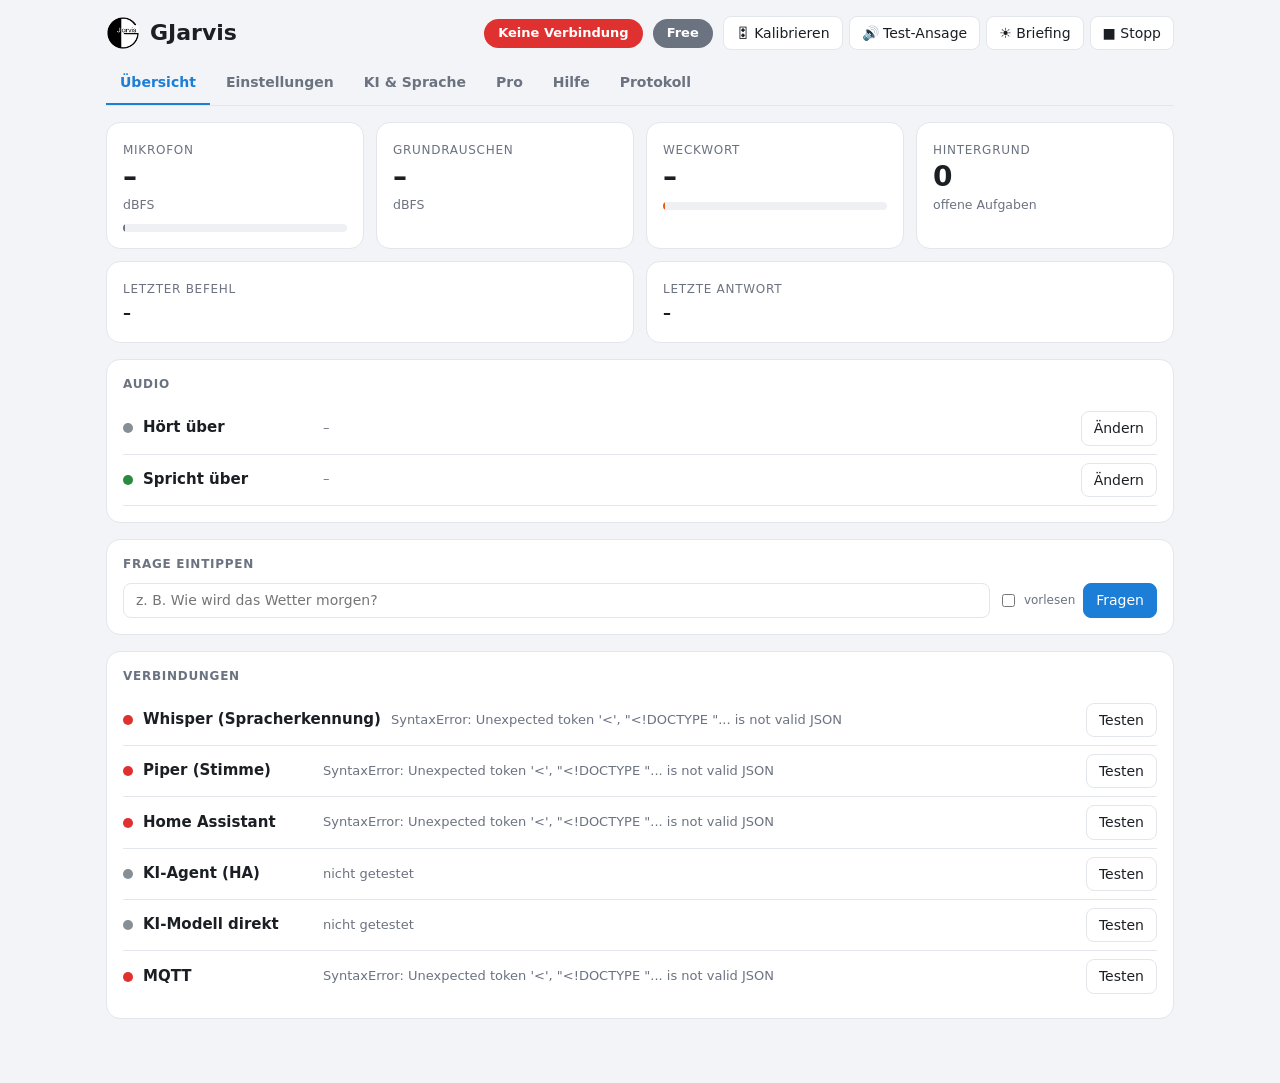
==== gjarvis/web/index.html @ 0942fc00 "GSimulations: GLighter, GReport 1.6.2 und GJarvis 1.8.1 in einem Repository" ====
<!doctype html>
<html lang="de">
<head>
<meta charset="utf-8">
<meta name="viewport" content="width=device-width,initial-scale=1">
<title>GJarvis</title>
<link rel="icon" type="image/png" href="[data-uri]">
<style>
:root{--bg:#f2f4f7;--card:#fff;--tx:#1b1f24;--mut:#6b7280;--bd:#e3e6ea;--grid:#eef0f3;--acc:#1c7ed6;--onacc:#fff;--thr:#e8590c;--red:#e03131;--ok:#2b8a3e;--warn:#b35c00;--pv:#7048e8;--sel:#e7f0fb;--onpill:#fff;color-scheme:light}
@media(prefers-color-scheme:dark){:root{--bg:#10141a;--card:#1a2029;--tx:#e6e8eb;--mut:#98a2ad;--bd:#2a313b;--grid:#232a33;--acc:#4dabf7;--onacc:#0b1a2b;--thr:#ff922b;--red:#ff6b6b;--ok:#51cf66;--warn:#fcc419;--pv:#b197fc;--sel:#1d2b3b;--onpill:#0b1a12;color-scheme:dark}}
*{box-sizing:border-box}
body{margin:0;background:var(--bg);color:var(--tx);font:15px/1.45 system-ui,"Segoe UI",Roboto,sans-serif}
a{color:var(--acc)}
.wrap{max-width:1100px;margin:0 auto;padding:16px 16px 48px}
header{display:flex;flex-wrap:wrap;align-items:center;gap:8px 10px;margin-bottom:12px}
h1{font-size:22px;margin:0;flex:1;min-width:180px;display:flex;align-items:center;gap:10px}
.logo{width:34px;height:34px;border-radius:8px;flex:none}
.ver{font-size:12px;color:var(--mut);font-weight:400}
.pill{padding:5px 14px;border-radius:99px;font-weight:600;background:#5c636a;color:var(--onpill);font-size:13px;white-space:nowrap}
.pill.idle{background:var(--ok)}.pill.listening{background:var(--acc);color:var(--onacc);animation:blink 1s infinite}
.pill.processing{background:var(--pv)}.pill.responding{background:var(--thr)}.pill.calibrating{background:var(--pv);animation:blink 1s infinite}
.pill.off{background:var(--red)}
@keyframes blink{50%{opacity:.6}}
.actions{display:flex;flex-wrap:wrap;gap:6px}
nav.tabs{display:flex;gap:2px;border-bottom:1px solid var(--bd);margin-bottom:16px;overflow-x:auto;scrollbar-width:none;-webkit-mask-image:linear-gradient(90deg,#000 85%,transparent);mask-image:linear-gradient(90deg,#000 85%,transparent)}
@media(min-width:760px){nav.tabs{-webkit-mask-image:none;mask-image:none}}
nav.tabs::-webkit-scrollbar{display:none}
nav.tabs button{border:0;border-bottom:2px solid transparent;border-radius:0;background:none;padding:10px 14px;color:var(--mut);font-weight:600;white-space:nowrap}
nav.tabs button:hover{color:var(--tx);border-color:var(--bd)}
nav.tabs button.on{color:var(--acc);border-bottom-color:var(--acc)}
section.tab{display:none}section.tab.on{display:block}
.card,.stat{background:var(--card);border:1px solid var(--bd);border-radius:14px;padding:16px}
.card{margin-bottom:16px}
.card h2{font-size:12px;margin:0 0 10px;color:var(--mut);font-weight:600;text-transform:uppercase;letter-spacing:.06em;display:flex;align-items:center;gap:8px}
.stats{display:grid;grid-template-columns:repeat(auto-fit,minmax(170px,1fr));gap:12px;margin-bottom:16px}
.stat span{color:var(--mut);font-size:12px;text-transform:uppercase;letter-spacing:.06em}
.stat b{display:block;font-size:28px;font-variant-numeric:tabular-nums;line-height:1.2;white-space:nowrap}
.stat small{color:var(--mut)}
.stat.wide{grid-column:span 2}.stat.wide b{font-size:16px;white-space:normal;font-weight:600;margin-top:4px;min-height:1.4em;overflow-wrap:anywhere}
@media(max-width:600px){.stat.wide{grid-column:span 1}}
button,select,input,textarea{font:inherit;font-size:14px;color:var(--tx);background:var(--card);border:1px solid var(--bd);border-radius:8px;padding:6px 12px}
button{cursor:pointer;display:inline-flex;align-items:center;gap:6px}button:hover{border-color:var(--acc)}
button.pri{background:var(--acc);color:var(--onacc);border-color:var(--acc)}
button:disabled{opacity:.5;cursor:default}
input:focus,select:focus,textarea:focus,button:focus-visible{outline:2px solid var(--acc);outline-offset:1px}
.bar{position:relative;height:8px;border-radius:4px;background:var(--grid);margin-top:8px;overflow:hidden}
.bar i{position:absolute;left:0;top:0;bottom:0;background:var(--acc);border-radius:4px;transition:width .2s}
.bar em{position:absolute;top:-2px;bottom:-2px;width:2px;background:var(--mut)}
.bar.score i{background:var(--ok)}.bar.score em{background:var(--thr)}
.row{display:flex;gap:8px;flex-wrap:wrap;align-items:center}
.row input[type=text]{flex:1;min-width:200px}
.row select{min-width:0;max-width:100%}
.ans{margin-top:10px;padding:10px 12px;border-radius:10px;background:var(--grid);display:none;overflow-wrap:anywhere}
.src{display:flex;align-items:center;gap:10px;padding:8px 0;border-bottom:1px solid var(--bd)}
.src:last-child{border-bottom:0}
.src b{min-width:170px;font-weight:600}.src span{flex:1;color:var(--mut);font-size:13px;overflow-wrap:anywhere}
@media(max-width:600px){.src{flex-wrap:wrap}.src b{min-width:0}}
.dot{display:inline-block;width:10px;height:10px;border-radius:50%;background:#868e96;flex:none}
.dot.ok{background:var(--ok)}.dot.err{background:var(--red)}.dot.wait{background:var(--warn);animation:blink 1s infinite}
.dot.yel{background:var(--warn)}
.note{font-size:12px;color:var(--mut);margin-top:6px}
.badge{font-size:11px;font-weight:700;padding:1px 7px;border-radius:99px;background:var(--pv);color:#fff;letter-spacing:0;text-transform:none}
.badge.re{background:var(--warn);color:#000}
details summary{cursor:pointer;font-weight:600}
pre{white-space:pre-wrap;font-size:12px;margin:0;max-height:65vh;overflow:auto;background:var(--grid);padding:10px;border-radius:10px}
.cal{display:grid;grid-template-columns:repeat(auto-fit,minmax(150px,1fr));gap:8px}
.cal div{background:var(--grid);border-radius:10px;padding:8px 10px}.cal div span{display:block;font-size:11px;color:var(--mut);text-transform:uppercase}
table.help{border-collapse:collapse;width:100%;font-size:14px}.help th{text-align:left;color:var(--mut);font-weight:600;padding:7px 12px 7px 0;white-space:nowrap;vertical-align:top}.help td{padding:7px 0;border-top:1px solid var(--bd)}.help th{border-top:1px solid var(--bd)}
@media(max-width:600px){.help th{white-space:normal}}
.led{display:inline-block;width:14px;height:14px;border-radius:50%;vertical-align:middle;margin-right:6px}
/* Einstellungen */
.set{display:grid;grid-template-columns:220px 1fr;gap:16px;align-items:start}
.setnav{position:sticky;top:8px;display:flex;flex-direction:column;gap:2px}
.setnav button{justify-content:space-between;border:0;background:none;text-align:left;padding:8px 10px;border-radius:8px;color:var(--tx)}
.setnav button.on{background:var(--sel);color:var(--acc);font-weight:600}
.setnav button small{color:var(--mut);font-size:11px}
.setsearch{display:flex;gap:8px;align-items:center;margin-bottom:12px}.setsearch input{flex:1;max-width:340px}
.setsel{display:none;width:100%;margin-bottom:10px}
@media(max-width:760px){.set{grid-template-columns:1fr}.setnav{display:none}.setsel{display:block}}
.f{display:grid;grid-template-columns:1fr minmax(220px,300px);gap:2px 16px;align-items:center;padding:10px 0;border-bottom:1px solid var(--bd)}
.f:last-child{border-bottom:0}
.f label{font-weight:500;display:flex;gap:6px;align-items:center;flex-wrap:wrap}
.f small{grid-column:1;color:var(--mut);font-size:12px}
.f .ctl{display:flex;gap:6px;align-items:center;justify-content:flex-end;grid-row:span 2}
.f .ctl>*{width:100%}.f .ctl input[type=range]{padding:0;flex:1;min-width:0}.f .ctl input.rnum{width:76px;flex:none;text-align:right;font-variant-numeric:tabular-nums;padding:6px 8px}
.f .ctl button.clr{width:auto;flex:none;font-size:12px;padding:4px 8px}
.f .ctl input[type=checkbox]{width:22px;height:22px;flex:none}
.f textarea{min-height:76px;resize:vertical}
.f.dirty label::after{content:"geändert";font-size:11px;font-weight:600;color:var(--warn)}
@media(max-width:600px){.f{grid-template-columns:1fr}.f .ctl{justify-content:flex-start;grid-row:auto}}
.savebar{position:sticky;bottom:0;display:flex;gap:8px;align-items:center;justify-content:flex-end;padding:10px 16px;margin:0 -16px -16px;background:var(--card);border-top:1px solid var(--bd);border-radius:0 0 14px 14px}
.savebar span{flex:1;font-size:13px;color:var(--mut)}
@media(max-width:600px){.savebar{flex-wrap:wrap}.savebar span{flex-basis:100%;font-size:12px}}
.banner{display:none;padding:10px 14px;border-radius:10px;margin-bottom:12px;background:var(--sel);align-items:center;gap:10px}
.banner.show{display:flex}.banner span{flex:1}
.grp-desc{color:var(--mut);font-size:13px;margin:-4px 0 6px}
.empty{color:var(--mut);padding:20px 0;text-align:center}
</style>
</head>
<body>
<div class="wrap">
<header>
  <h1><img class="logo" src="[data-uri]" alt="">GJarvis <span class="ver" id="ver"></span></h1>
  <span class="pill" id="pill">…</span>
  <span class="pill" id="edition" style="background:var(--mut)">Free</span>
  <div class="actions">
    <button id="bCal" title="Jarvis spricht Testsätze und hört sich selbst zu">🎛 Kalibrieren</button>
    <button id="bSay" title="Jarvis sagt einen Testsatz">🔊 Test-Ansage</button>
    <button id="bBrief" title="Uhrzeit, Wetter, Kalender, Erinnerungen, Nachrichten">☀ Briefing</button>
    <button id="bStop" title="Sprachausgabe sofort beenden">■ Stopp</button>
  </div>
</header>

<nav class="tabs" role="tablist">
  <button data-tab="uebersicht" class="on">Übersicht</button>
  <button data-tab="einstellungen">Einstellungen</button>
  <button data-tab="ki">KI &amp; Sprache</button>
  <button data-tab="pro">Pro</button>
  <button data-tab="hilfe">Hilfe</button>
  <button data-tab="protokoll">Protokoll</button>
</nav>

<!-- ============================ Übersicht ============================ -->
<section class="tab on" id="t_uebersicht">
  <div class="stats">
    <div class="stat"><span>Mikrofon</span><b id="sLevel">–</b><small>dBFS</small><div class="bar"><i id="lvBar"></i><em id="nfMark"></em></div></div>
    <div class="stat"><span>Grundrauschen</span><b id="sNoise">–</b><small>dBFS</small></div>
    <div class="stat"><span>Weckwort</span><b id="sWake">–</b><small id="sThr"></small><div class="bar score"><i id="wkBar"></i><em id="thMark"></em></div></div>
    <div class="stat"><span>Hintergrund</span><b id="sBg">0</b><small>offene Aufgaben</small></div>
    <div class="stat wide"><span>Letzter Befehl</span><b id="sCmd">–</b></div>
    <div class="stat wide"><span>Letzte Antwort</span><b id="sAns">–</b></div>
  </div>

  <div class="card">
    <h2>Audio</h2>
    <div class="src"><i class="dot" id="aInDot"></i><b>Hört über</b><span id="aIn">–</span><button data-goto="satellit">Ändern</button></div>
    <div class="src"><i class="dot ok" id="aOutDot"></i><b>Spricht über</b><span id="aOut">–</span><button data-goto="stimme">Ändern</button></div>
    <div class="src" id="aLedRow" style="display:none"><i class="led" id="aLed"></i><b>LED am Satelliten</b><span id="aLedTxt">–</span></div>
  </div>

  <div class="card">
    <h2>Frage eintippen</h2>
    <div class="row">
      <input type="text" id="q" placeholder="z. B. Wie wird das Wetter morgen?" aria-label="Frage">
      <label class="note" style="margin:0;display:flex;gap:6px;align-items:center"><input type="checkbox" id="qSpeak"> vorlesen</label>
      <button class="pri" id="bAsk">Fragen</button>
    </div>
    <div class="ans" id="ans"></div>
  </div>

  <div class="card" id="remCard" style="display:none">
    <h2>Erinnerungen &amp; Timer</h2>
    <div id="rems"></div>
  </div>

  <div class="card" id="calCard" style="display:none">
    <h2>Letzte Kalibrierung</h2>
    <div class="cal" id="cal"></div>
    <div class="note" id="calTips"></div>
  </div>

  <div class="card">
    <h2>Verbindungen</h2>
    <div id="srcs"></div>
  </div>
</section>

<!-- ============================ Einstellungen ============================ -->
<section class="tab" id="t_einstellungen">
  <div class="banner" id="rsBanner"><span>Einige Änderungen wirken erst nach einem Neustart von GJarvis.</span><button class="pri" id="bRestart">Jetzt neu starten</button></div>
  <div class="setsearch"><input type="search" id="fSearch" placeholder="Einstellung suchen …" aria-label="Einstellung suchen"></div>
  <div class="set">
    <div class="setnav" id="setNav"></div>
    <div class="card" style="margin:0">
      <select class="setsel" id="setSel" aria-label="Bereich"></select>
      <h2 id="grpTitle"></h2>
      <div class="grp-desc" id="grpDesc"></div>
      <div id="form"></div>
      <div class="savebar"><span id="fMsg">Gleiche Einstellungen wie im Reiter „Konfiguration“ der App.</span>
        <button id="bReset">Verwerfen</button><button class="pri" id="bSave" disabled>Speichern</button></div>
    </div>
  </div>
</section>

<!-- ============================ KI & Spracherkennung ============================ -->
<section class="tab" id="t_ki">
  <div class="card" id="llmCard">
    <h2>KI-Modell</h2>
    <div class="note" style="margin:0 0 8px">Jarvis nutzt deine eigene KI. Am einfachsten ist die KI, die du in Home Assistant eingerichtet hast. Ein eigener Ollama-Server ist am schnellsten.</div>
    <div class="row">
      <select id="llmType" style="flex:1" aria-label="KI-Verbindung">
        <option value="ha_agent">KI aus Home Assistant (OpenAI, Google, Anthropic, Ollama …)</option>
        <option value="ollama">Eigener Ollama-Server</option>
        <option value="openai">OpenAI-kompatibel (LM Studio, LocalAI, vLLM, OpenRouter, Groq …)</option>
      </select>
    </div>
    <div class="row" id="llmUrlRow" style="margin-top:8px">
      <input type="text" id="llmUrl" placeholder="http://192.168.1.20:11434" style="flex:2" aria-label="Server-Adresse">
      <input type="password" id="llmKey" placeholder="API-Schlüssel (falls nötig)" style="flex:1" aria-label="API-Schlüssel" autocomplete="off">
      <button id="bFind" title="Im Netz und in Home Assistant nach KI-Servern suchen">Suchen</button>
    </div>
    <div class="row" style="margin-top:8px">
      <select id="llmSel" style="flex:1" aria-label="Modell"></select>
      <button id="bLlmLoad" title="Modelle neu laden">↻</button>
      <button id="bLlmTest">Testen</button>
      <button class="pri" id="bLlm">Übernehmen</button>
      <button id="bBench" title="Alle Modelle mit denselben Fragen testen">Vergleichen</button>
    </div>
    <div class="note" id="llmMsg"></div>
    <div id="bench"></div>
  </div>

  <div class="card">
    <h2>Spracherkennung (Whisper)</h2>
    <div id="micWarn" class="note" style="display:none;color:var(--thr);margin:0 0 8px"></div>
    <div id="wsp" class="note" style="margin:0">Whisper wird geprüft …</div>
    <div class="row" style="margin-top:8px"><button id="bWsp">Whisper für GJarvis einrichten</button><span class="note" id="wspMsg" style="margin:0"></span></div>
  </div>
</section>

<!-- ============================ Pro ============================ -->
<section class="tab" id="t_pro">
  <div class="card" id="proCard">
    <h2>GJarvis Pro</h2>
    <div id="proInfo" class="note" style="margin:0 0 10px;font-size:14px;color:var(--tx)"></div>
    <div class="row" id="proForm">
      <input type="text" id="proKey" placeholder="GJ1-XXXXX-XXXXX-…" spellcheck="false" autocomplete="off" style="font-family:ui-monospace,monospace" aria-label="Pro-Schlüssel">
      <button class="pri" id="bPro">Freischalten</button>
    </div>
    <div class="note" id="proMsg"></div>
  </div>
</section>

<!-- ============================ Hilfe ============================ -->
<section class="tab" id="t_hilfe">
  <div class="card">
    <h2>Was du sagen kannst</h2>
    <table class="help">
      <tr><th>Free</th><td>„Hey Jarvis“ → „Ja, Moses?“ → alles, was dein Home-Assistant-Agent kann: Licht, Geräte, Listen, Satz-Automationen, Fragen an deinen KI-Agenten</td></tr>
      <tr><th>Pro: Timer</th><td>„Stell einen Timer auf 5 Minuten“ · „Wie lange läuft der Timer noch?“ · „Lösche den Timer“</td></tr>
      <tr><th>Pro: Erinnern</th><td>„Erinnere mich in 20 Minuten an die Wäsche“ · „Erinnere mich morgen um halb acht, dass ich zum Arzt muss“ · „Weck mich um 7“</td></tr>
      <tr><th>Pro: Gedächtnis</th><td>„Merk dir, dass mein Auto in Garage 3 steht“ · „Was weißt du über mich?“ · „Vergiss das mit dem Auto“</td></tr>
      <tr><th>Pro: Briefing</th><td>„Guten Morgen“ · „Briefing“ – Uhrzeit, Wetter, Kalender, Erinnerungen, Nachrichten</td></tr>
      <tr><th>Pro: Wissen</th><td>„Wie wird das Wetter morgen?“ · „Wie ist das Flugwetter?“ · „Was läuft heute im Kino?“ · „Schau in Wikipedia …“ · „Erzähl mir einen Witz“</td></tr>
      <tr><th>Pro: Gespräch</th><td>Nach der Antwort ohne Weckwort nachfragen · „Hey Jarvis“ unterbricht ihn · „Danke“ / „Stopp“ beendet</td></tr>
    </table>
  </div>
  <div class="card">
    <h2>LED am Satelliten</h2>
    <table class="help">
      <tr><th><i class="led" style="background:#2b8a3e;opacity:.5"></i>grün, gedimmt</th><td>Alles in Ordnung, wartet auf „Hey Jarvis“</td></tr>
      <tr><th><i class="led" style="background:#40c057"></i>grün, hell</th><td>Hört zu</td></tr>
      <tr><th><i class="led" style="background:#f59f00;animation:blink 1s infinite"></i>gelb, pulsierend</th><td>Denkt nach</td></tr>
      <tr><th><i class="led" style="background:#f59f00"></i>gelb</th><td>Spricht</td></tr>
      <tr><th><i class="led" style="background:#e03131;animation:blink .6s infinite"></i>rot blinkend</th><td>Fehler – Anzahl der Blinker = Code: 1 Whisper · 2 Home Assistant/KI · 3 Lautsprecher · 4 Sprachausgabe · 9 sonstiger Fehler</td></tr>
      <tr><th><i class="led" style="background:var(--grid);border:1px solid var(--bd)"></i>aus</th><td>Keine Verbindung zu GJarvis</td></tr>
    </table>
  </div>
  <div class="note">Ausführlich im Reiter „Dokumentation“ der App.</div>
</section>

<!-- ============================ Protokoll ============================ -->
<section class="tab" id="t_protokoll">
  <div class="card">
    <h2>Protokoll</h2>
    <div class="row" style="margin-bottom:8px"><input type="text" id="logFilter" placeholder="Filtern, z. B. Fehler oder Satellit" aria-label="Protokoll filtern"><button id="bLogCopy">Kopieren</button></div>
    <pre id="log"></pre>
  </div>
</section>
</div>

<script>
const $=id=>document.getElementById(id);
let META=null, VALS={}, DIRTY={}, CUR='allgemein', llmInit=false, isPro=false;
const esc=s=>String(s??'').replace(/[&<>"']/g,c=>({'&':'&amp;','<':'&lt;','>':'&gt;','"':'&quot;',"'":'&#39;'}[c]));
const api=(p,o)=>fetch('api/'+p,o).then(r=>r.json());
const post=(p,b)=>api(p,{method:'POST',headers:{'Content-Type':'application/json'},body:JSON.stringify(b||{})});
const STATES={idle:'Bereit',listening:'Hört zu',processing:'Denkt nach',responding:'Spricht',calibrating:'Kalibriert',start:'Startet'};
const pct=db=>Math.max(0,Math.min(100,(db+90)/80*100));
const num=(v,d=1)=>Number(v).toFixed(d).replace('.',',');
const fmt=v=>(v>0?'+':'')+num(v);

// ---------------------------------------------------------------- Reiter
function showTab(name){
  if(!$('t_'+name)) name='uebersicht';
  document.querySelectorAll('nav.tabs button').forEach(b=>b.classList.toggle('on',b.dataset.tab===name));
  document.querySelectorAll('section.tab').forEach(s=>s.classList.toggle('on',s.id==='t_'+name));
  if(location.hash!=='#'+name) history.replaceState(null,'','#'+name);
  if(name==='protokoll') logs();
  if(name==='ki'){const go=()=>{llmInit=false; llm();}; META?loadForm(true).then(go,go):go();}
}
document.querySelectorAll('nav.tabs button').forEach(b=>b.onclick=()=>showTab(b.dataset.tab));
document.querySelectorAll('[data-goto]').forEach(b=>b.onclick=()=>{showTab('einstellungen');$('fSearch').value='';selectGroup(b.dataset.goto)});
window.addEventListener('hashchange',()=>showTab(location.hash.slice(1)));

// ---------------------------------------------------------------- Status
const ERRS={1:'Whisper antwortet nicht',2:'Home Assistant / KI antwortet nicht',3:'Lautsprecher-Ausgabe fehlgeschlagen',4:'Sprachausgabe fehlgeschlagen',9:'Unerwarteter Fehler – siehe Protokoll'};
const LED={idle:['#2b8a3e','grün gedimmt – bereit',.5],listening:['#40c057','grün – hört zu',1],processing:['#f59f00','gelb pulsierend – denkt nach',1],responding:['#f59f00','gelb – spricht',1]};
function showAudio(s){
  const sat=s.audio_source==='satellite';
  $('aIn').textContent=sat?`Satellit ${s.satellite_host||'(keine Adresse)'} – ${s.satellite_connected?'verbunden':'nicht verbunden'}`:'Mikrofon am Server';
  $('aInDot').className='dot '+(sat?(s.satellite_connected?'ok':'err'):'ok');
  $('aOut').textContent=s.output&&s.output!=='local'?`${s.output} · Stimme ${s.output_tts&&s.output_tts!=='piper'?s.output_tts:'Piper ('+(s.voice||'')+')'}`:`Lautsprecher am Server · Stimme Piper (${s.voice||''})`;
  $('aLedRow').style.display=sat?'':'none';
  if(sat){
    const led=$('aLed'),t=$('aLedTxt');
    if(!s.satellite_connected){led.style.background='var(--grid)';led.style.opacity=1;led.style.animation='';t.textContent='aus – keine Verbindung';}
    else if(s.satellite_error){led.style.background='#e03131';led.style.opacity=1;led.style.animation='blink .6s infinite';t.textContent=`rot, ${s.satellite_error}× blinkend – ${ERRS[s.satellite_error]||'Fehler'}`;}
    else{const l=LED[s.state]||LED.idle;led.style.background=l[0];led.style.opacity=l[2];led.style.animation=s.state==='processing'?'blink 1s infinite':'';t.textContent=l[1];}
  }
}
async function tick(){
  try{
    const s=await api('status');
    const p=$('pill'); p.textContent=STATES[s.state]||s.state; p.className='pill '+s.state;
    $('sLevel').textContent=fmt(s.level_db); $('sNoise').textContent=fmt(s.noise_db);
    $('lvBar').style.width=pct(s.level_db)+'%'; $('nfMark').style.left=pct(s.noise_db)+'%';
    $('sWake').textContent=num(s.wake_score,2); $('sThr').textContent='Schwelle '+num(s.wake_threshold,2)+(s.wake_gain>1.05?' · Verstärkung x'+num(s.wake_gain):'');
    $('wkBar').style.width=Math.min(100,s.wake_score*100)+'%'; $('thMark').style.left=(s.wake_threshold*100)+'%';
    $('sBg').textContent=s.background;
    $('sCmd').textContent=s.last_command||'–'; $('sAns').textContent=s.last_answer||'–';
    showPro(s.pro||{}); showAudio(s);
    const mw=$('micWarn');
    if(s.last_peak_db!=null && s.last_peak_db<-26){mw.style.display='';mw.textContent=`Dein Mikrofon ist sehr leise (letzte Aufnahme ${num(s.last_peak_db)} dBFS). GJarvis verstärkt das, aber Whisper versteht dann schlechter. Stell den Aufnahmepegel höher (Ziel: etwa −15 dBFS).`}
    else mw.style.display='none';
    const rs=s.reminders||[]; $('remCard').style.display=rs.length?'':'none';
    const key=JSON.stringify(rs);
    if($('rems').dataset.k!==key){$('rems').dataset.k=key;
      $('rems').innerHTML=rs.map(r=>`<div class="src"><i class="dot ok"></i><b>${esc(r.zeit)}</b><span>${r.art==='timer'?'Timer':r.art==='wecker'?'Wecker':'Erinnerung'}${r.text&&r.text!==r.art?' – '+esc(r.text):''}</span><button data-r="${esc(r.id)}">Löschen</button></div>`).join('');}
    const c=s.calibration||{};
    if(c.zusammenfassung){
      $('calCard').style.display='';
      $('cal').innerHTML=[['Rauschabstand',c.rauschabstand_db+' dB'],['Stimme',c.stimme_dbfs+' dBFS'],['Raum',c.rauschen_dbfs+' dBFS'],
        ['Whisper',c.whisper_genauigkeit_prozent+' %'],['Weckwort',c.weckwort_wert],['Zeit',c.zeit]].map(([k,v])=>`<div><span>${k}</span>${esc(v)}</div>`).join('');
      $('calTips').textContent=(c.empfehlungen||[]).length?'Empfehlung: '+c.empfehlungen.join(' · '):'Keine Empfehlungen – alles im grünen Bereich.';
    }
  }catch(e){const p=$('pill');p.textContent='Keine Verbindung';p.className='pill off'}
}
setInterval(tick,700); tick();

// ---------------------------------------------------------------- Aktionen
async function ask(){
  const t=$('q').value.trim(); if(!t) return;
  const a=$('ans'); a.style.display='block'; a.textContent='…'; $('bAsk').disabled=true;
  try{const r=await post('ask',{text:t,speak:$('qSpeak').checked}); a.textContent=(r.answer||r.error||'–')+'  ('+num((r.ms||0)/1000)+' s)';}
  catch(e){a.textContent='Fehler: '+e}
  $('bAsk').disabled=false;
}
$('bAsk').onclick=ask; $('q').onkeydown=e=>{if(e.key==='Enter')ask()};
$('bSay').onclick=()=>post('say',{});
$('bStop').onclick=()=>post('stop');
$('bBrief').onclick=()=>post('briefing').then(r=>{if(r.error==='pro')alert('Das Briefing gibt es in GJarvis Pro.')});
$('bCal').onclick=()=>{if(confirm('Kalibrierung starten? Bitte danach ca. 20 Sekunden ruhig sein.'))post('calibrate')};
$('rems').onclick=e=>{const id=e.target.dataset.r; if(id) post('reminder/'+encodeURIComponent(id)+'/delete').then(tick)};

const SRCS=[['whisper','Whisper (Spracherkennung)'],['piper','Piper (Stimme)'],['ha','Home Assistant'],['agent','KI-Agent (HA)'],['llm','KI-Modell direkt'],['mqtt','MQTT']];
$('srcs').innerHTML=SRCS.map(([k,n])=>`<div class="src"><i class="dot" id="d_${k}"></i><b>${n}</b><span id="m_${k}">nicht getestet</span><button data-t="${k}">Testen</button></div>`).join('');
async function test(k){
  $('d_'+k).className='dot wait'; $('m_'+k).textContent='teste …';
  try{const r=await post('test/'+k); $('d_'+k).className='dot '+(r.ok?'ok':'err'); $('m_'+k).textContent=r.msg+' · '+r.ms+' ms';}
  catch(e){$('d_'+k).className='dot err'; $('m_'+k).textContent=String(e)}
}
document.querySelectorAll('[data-t]').forEach(b=>b.onclick=()=>test(b.dataset.t));
['whisper','piper','ha','mqtt'].forEach(test);

// ---------------------------------------------------------------- KI & Whisper
async function wsp(){
  const el=$('wsp');
  try{
    const r=await api('whisper');
    if(!r.ok){el.textContent='Whisper: '+(r.error||'nicht erreichbar'); return}
    el.innerHTML=`Whisper ${esc(r.version||'')} · Modell <b>${esc(r.model||'?')}</b> · Sprache ${esc(r.language||'?')} · Beispielsätze ${r.prompt?'✓':'fehlen'}`+
      ((r.tipps||[]).length?'<br>Empfehlung: '+r.tipps.map(esc).join(' · '):'<br>Passt – nichts zu tun.');
  }catch(e){el.textContent='Whisper: nicht erreichbar'}
}
wsp();
$('bWsp').onclick=async()=>{ if(!confirm('Whisper-Einstellungen für GJarvis anpassen und Whisper neu starten?')) return;
  $('wspMsg').textContent='…'; const r=await post('whisper/setup'); $('wspMsg').textContent=r.ok?r.msg:('Fehler: '+r.error); setTimeout(wsp,3000)};
function llmUrlVis(){ $('llmUrlRow').style.display=$('llmType').value==='ha_agent'?'none':''; }
async function llm(useForm){
  const fresh=!llmInit;
  if(fresh&&META){ $('llmType').value=VALS.research_llm_type||'ha_agent'; $('llmUrl').value=VALS.research_llm_url||''; llmInit=true; llmUrlVis(); }
  const q=useForm?`?type=${encodeURIComponent($('llmType').value)}&url=${encodeURIComponent($('llmUrl').value)}&key=${encodeURIComponent($('llmKey').value)}`:'';
  let r; try{r=await api('llm/models'+q)}catch(e){$('llmMsg').textContent='Nicht erreichbar';return}
  const sel=$('llmSel');
  if(fresh){ $('llmType').value=r.type||'ha_agent'; $('llmUrl').value=r.url||''; llmInit=true; llmUrlVis(); }
  if(!r.ok){$('llmMsg').textContent='Nicht erreichbar: '+(r.error||''); sel.innerHTML=''; $('bLlm').disabled=true; return}
  const auto=$('llmType').value!=='ha_agent'?'<option value="">automatisch (kleinstes Modell)</option>':'';
  $('bLlm').disabled=false;
  sel.innerHTML=auto+r.models.map(m=>`<option value="${esc(m.name)}" ${m.name===r.current?'selected':''}>${esc(m.name)}${m.params?' · '+esc(m.params):''}${m.size_gb?' · '+num(m.size_gb)+' GB':''}</option>`).join('');
  $('llmMsg').textContent=r.models.length?(r.models.length+' gefunden. Kleinere Modelle antworten schneller, größere schlauer.'):'Keine Modelle gefunden.';
}
llm();
$('llmType').onchange=()=>{llmUrlVis(); llm(true)};
$('bLlmLoad').onclick=()=>llm(true);
$('bFind').onclick=async()=>{$('llmMsg').textContent='Suche …'; const r=await api('llm/discover');
  if(!r.found.length){$('llmMsg').textContent='Nichts gefunden – Adresse bitte selbst eintragen.';return}
  const f=r.found[0]; $('llmType').value=f.type; $('llmUrl').value=f.url; llmUrlVis(); await llm(true);
  $('llmMsg').textContent='Gefunden: '+r.found.map(x=>`${x.label} (${x.url}, ${x.models} Modelle)`).join(' · ');};
$('bLlm').onclick=async()=>{const t=$('llmType').value, m=$('llmSel').value;
  if(t==='ha_agent'&&!m){$('llmMsg').textContent='Bitte zuerst einen KI-Agenten auswählen.';return}
  const v={research_llm_type:t}; if(t==='ha_agent'){v.llm_agent_id=m}else{v.research_llm_url=$('llmUrl').value; v.research_llm_model=m; if($('llmKey').value)v.research_llm_api_key=$('llmKey').value}
  const r=await post('settings',{values:v});
  $('llmMsg').textContent=r.ok?'Übernommen und in der App-Konfiguration gespeichert.':(r.error||'Fehler beim Speichern');
  if(r.ok){Object.keys(v).forEach(k=>delete DIRTY[k]); $('llmKey').value='';} loadForm(true);};
$('bLlmTest').onclick=async()=>{$('llmMsg').textContent='Teste die gespeicherte Einstellung …'; const r=await post('llm/test');
  $('llmMsg').textContent=(r.ok?'✓ ':'✗ ')+r.msg+' · '+num((r.ms||0)/1000)+' s';};
let benchTimer=null;
function showBench(b){
  const rows=(b.results||[]).map(r=>`<tr><td><b>${esc(r.model)}</b></td><td>${r.error?'Fehler: '+esc(r.error):(num(r.avg_s)+' s')}</td><td>${r.load_s!=null?num(r.load_s)+' s':''}</td><td>${(r.answers||[]).map(a=>`<div class="note" style="margin:2px 0"><i>${esc(a.frage)}</i> → ${esc(a.aktion)}: ${esc(a.text)}</div>`).join('')}</td></tr>`).join('');
  $('bench').innerHTML=(rows?`<table class="help" style="margin-top:10px"><tr><th>Modell</th><th>Antwort Ø</th><th>Laden</th><th>Antworten</th></tr>${rows}</table>`:'')+(b.running?`<div class="note">Teste ${esc(b.current||'…')} – das dauert pro Modell etwa eine Minute.</div>`:'');
}
async function benchPoll(){try{const b=await api('llm/benchmark'); showBench(b); if(b.running) benchTimer=setTimeout(benchPoll,3000);}catch(e){}}
$('bBench').onclick=async()=>{const models=[...$('llmSel').options].map(o=>o.value).filter(Boolean); if(!confirm('Alle '+models.length+' Modelle testen? Jarvis antwortet währenddessen langsamer.'))return;
  const r=await post('llm/benchmark',{models}); if(!r.ok){$('llmMsg').textContent=r.error;return} benchPoll()};
benchPoll();

// ---------------------------------------------------------------- Pro
const PROERR={invalid:'Der Schlüssel ist ungültig.',signature:'Der Schlüssel ist ungültig.',format:'Der Schlüssel ist unvollständig.',product:'Das ist ein Schlüssel für ein anderes Produkt (z. B. GasLighter).',expired:'Der Schlüssel ist abgelaufen.',empty:'Bitte Schlüssel eintragen.'};
let proKey='';
const dmy=d=>esc(String(d||'').split('-').reverse().join('.'));
function showPro(p){
  const k=JSON.stringify(p); if(k===proKey) return; proKey=k; isPro=!!p.ok;
  const e=$('edition'); e.textContent=p.ok?'Pro':'Free'; e.style.background=p.ok?'var(--pv)':'var(--mut)';
  const buy=/^https:\/\//.test(p.buy||'')?` <a href="${esc(p.buy)}" target="_blank" rel="noopener">Pro kaufen</a>`:'';
  if(p.ok){$('proInfo').innerHTML=`Pro ist aktiv – gültig bis ${dmy(p.until)} (noch ${esc(p.days_left)} Tage)${p.key_hint?' · '+esc(p.key_hint):''}. <a href="#" id="proDel">Schlüssel entfernen</a>`;$('proForm').style.display='none';
    $('proDel').onclick=ev=>{ev.preventDefault(); if(confirm('Pro-Schlüssel entfernen?')) post('pro',{remove:true}).then(()=>{proKey='';tick()})};}
  else{$('proInfo').innerHTML=(p.state==='expired'?`Deine Pro-Lizenz ist am ${dmy(p.until)} abgelaufen. `:'Du nutzt GJarvis Free: „Hey Jarvis“ und alles, was dein Home-Assistant-Agent kann. ')+'Pro schaltet Timer, Erinnerungen, Gedächtnis, Briefing, Ansagen, Wetter, Internet-Suche, Nachfragen ohne Weckwort und Unterbrechen frei. Jahreslizenz, kein Abo.'+buy;$('proForm').style.display='';}
  if(META) renderNav();
}
$('bPro').onclick=async()=>{const r=await post('pro',{key:$('proKey').value}); $('proMsg').textContent=r.ok?'Pro ist freigeschaltet.':(PROERR[r.error]||'Der Schlüssel wurde nicht angenommen.'); if(r.ok){$('proKey').value='';proKey='';tick()}};

// ---------------------------------------------------------------- Einstellungen
const MASK='••••••';
const LONG=new Set(['persona','system_prompt','mqtt_pause_payload','async_ack','research_ack']);
function ctl(k,f,v){
  const id=`f_${k}`;
  if(f.type==='bool') return `<input type="checkbox" id="${id}" ${v?'checked':''}>`;
  if(f.type==='select') return `<select id="${id}">${f.options.map(o=>`<option value="${esc(o)}" ${o==v?'selected':''}>${esc(o)}</option>`).join('')}</select>`;
  if(f.type==='list') return `<textarea id="${id}" title="eine Zeile pro Eintrag">${esc((v||[]).join('\n'))}</textarea>`;
  const mm=(f.min!=null?` min="${f.min}"`:'')+(f.max!=null?` max="${f.max}"`:'');
  if((f.type==='float'||f.type==='int')&&f.min!=null&&f.max!=null&&f.max-f.min<=100){
    const st=f.type==='int'?1:(f.max-f.min<=1?0.01:0.1);
    return `<input type="range" id="${id}"${mm} step="${st}" value="${esc(v)}" aria-label="${esc(f.label)}"><input class="rnum" type="number" data-for="${id}"${mm} step="${st}" value="${esc(v)}" aria-label="${esc(f.label)} Wert">`;
  }
  if(f.type==='float'||f.type==='int') return `<input type="number" id="${id}"${mm} value="${esc(v??'')}" step="any">`;
  if(f.type==='password'){
    const ph=k in DIRTY?(DIRTY[k]===''?'wird beim Speichern gelöscht':'neuer Wert eingegeben'):(v===MASK?'gesetzt – leer lassen = behalten':'nicht gesetzt');
    return `<input type="password" id="${id}" value="${k in DIRTY&&DIRTY[k]!==''?esc(DIRTY[k]):''}" placeholder="${ph}" autocomplete="new-password">`+(VALS[k]===MASK?`<button type="button" class="clr" data-clear="${k}" title="Gespeicherten Wert entfernen">Löschen</button>`:'');
  }
  if(LONG.has(k)) return `<textarea id="${id}">${esc(v??'')}</textarea>`;
  return `<input type="text" id="${id}" value="${esc(v??'')}">`;
}
function readCtl(k,f){
  const el=$('f_'+k); if(!el) return undefined;
  if(f.type==='bool') return el.checked;
  if(f.type==='list') return el.value.split('\n').map(x=>x.trim()).filter(Boolean);
  if(f.type==='password') return el.value===''?(DIRTY[k]===''?'':VALS[k]):el.value;
  const n=document.querySelector(`.rnum[data-for="f_${k}"]`); if(n) return n.value;  // Zahlenfeld neben Schieberegler ist genauer
  return el.value;
}
const same=(a,b)=>JSON.stringify(a)===JSON.stringify(b)||String(a)===String(b);
function fieldHtml(k){
  const f=META.fields[k], v=k in DIRTY?DIRTY[k]:VALS[k];
  const tags=(f.restart?'<span class="badge re" title="Wirkt nach einem Neustart">Neustart</span>':'');
  return `<div class="f${k in DIRTY?' dirty':''}" data-k="${k}"><label for="f_${k}">${esc(f.label)} ${tags}</label><div class="ctl">${ctl(k,f,v)}</div>${f.help?`<small>${esc(f.help)}</small>`:''}</div>`;
}
function renderNav(){
  // Knöpfe nur einmal anlegen und danach nur aktualisieren – sonst verschwindet der Knopf unter der Maus,
  // wenn beim Verlassen eines Feldes (change) neu gezeichnet wird.
  const q=$('fSearch').value.trim(), nav=$('setNav');
  META.groups.forEach(g=>{
    let b=nav.querySelector(`button[data-g="${g.id}"]`);
    if(!b){b=document.createElement('button'); b.type='button'; b.dataset.g=g.id;
      b.innerHTML=`<span>${esc(g.title)} <span class="badge" style="display:none">Pro</span></span><small></small>`;
      b.onclick=()=>{$('fSearch').value='';selectGroup(g.id)}; nav.appendChild(b);}
    b.classList.toggle('on',!q&&g.id===CUR);
    b.querySelector('.badge').style.display=g.pro&&!isPro?'':'none';
    const n=Object.keys(DIRTY).filter(k=>g.keys.includes(k)).length;
    b.querySelector('small').textContent=n?n+' geändert':'';
  });
  const sel=$('setSel');
  if(sel.options.length!==META.groups.length) sel.innerHTML=META.groups.map(g=>`<option value="${g.id}">${esc(g.title)}</option>`).join('');
  sel.value=CUR;
}
function renderForm(){
  const q=$('fSearch').value.trim().toLowerCase();
  let keys,title,desc;
  if(q){
    keys=Object.keys(META.fields).filter(k=>{const f=META.fields[k];return (f.label+' '+f.help+' '+k).toLowerCase().includes(q)});
    title=`Suche: „${q}“`; desc=keys.length+' Treffer';
  }else{
    const g=META.groups.find(x=>x.id===CUR)||META.groups[0]; CUR=g.id;
    keys=g.keys; title=g.title; desc=g.desc+(g.pro&&!isPro?' – diese Funktionen wirken nur mit GJarvis Pro.':'');
  }
  $('grpTitle').textContent=title; $('grpDesc').textContent=desc;
  $('form').innerHTML=keys.length?keys.map(fieldHtml).join(''):'<div class="empty">Nichts gefunden.</div>';
  $('form').querySelectorAll('input,select,textarea').forEach(el=>{el.addEventListener('input',onEdit);el.addEventListener('change',onEdit)});
  $('form').querySelectorAll('[data-clear]').forEach(b=>b.onclick=()=>{DIRTY[b.dataset.clear]=''; renderForm(); updateSaveBar();});
  renderNav();
}
function selectGroup(id){CUR=id; renderForm(); window.scrollTo({top:0});}
function onEdit(e){
  const row=e.target.closest('.f'); if(!row) return; const k=row.dataset.k, f=META.fields[k];
  if(e.target.classList.contains('rnum')){$(e.target.dataset.for).value=e.target.value;}
  else if(e.target.type==='range'){e.target.nextElementSibling.value=e.target.value;}
  const v=readCtl(k,f);
  if(f.type==='password'?(v===VALS[k]):same(v,VALS[k])) delete DIRTY[k]; else DIRTY[k]=v;
  row.classList.toggle('dirty',k in DIRTY); updateSaveBar(); renderNav();
}
function updateSaveBar(){
  const n=Object.keys(DIRTY).length; $('bSave').disabled=!n;
  $('fMsg').textContent=n?`${n} ungespeicherte Änderung${n>1?'en':''}`:'Gleiche Einstellungen wie im Reiter „Konfiguration“ der App.';
}
async function loadForm(keepDirty){
  const r=await api('settings'); META=r; VALS=r.values;
  if(!keepDirty) DIRTY={}; else for(const k of Object.keys(DIRTY)) if(same(DIRTY[k],VALS[k])) delete DIRTY[k];
  $('rsBanner').classList.toggle('show',!!r.restart_pending);
  $('ver').textContent='v'+r.version; renderForm(); updateSaveBar();
}
const groupOf=k=>(META.groups.find(g=>g.keys.includes(k))||{}).id;
$('fSearch').oninput=renderForm;
$('setSel').onchange=e=>{$('fSearch').value='';selectGroup(e.target.value)};
$('bReset').onclick=()=>{DIRTY={}; renderForm(); updateSaveBar();};
$('bSave').onclick=async()=>{
  $('bSave').disabled=true; $('fMsg').textContent='Speichere …';
  const sent={...DIRTY};
  let r; try{r=await post('settings',{values:sent})}catch(e){r={ok:false,error:String(e)}}
  if(r.ok){
    for(const k of Object.keys(sent)) if(same(DIRTY[k],sent[k])) delete DIRTY[k];  // während des Speicherns Geändertes bleibt
    await loadForm(true);
    $('fMsg').textContent=!r.changed.length?'Keine Änderungen.':r.restart?`Gespeichert (${r.changed.length}) – einige Werte wirken erst nach einem Neustart.`:`Gespeichert (${r.changed.length}) – sofort aktiv und in der App-Konfiguration übernommen.`;
  }else{
    $('fMsg').textContent=r.error||'Fehler beim Speichern'; $('bSave').disabled=false;
    if(r.key){$('fSearch').value='';selectGroup(groupOf(r.key)||CUR);const el=$('f_'+r.key); if(el){el.focus();el.closest('.f').scrollIntoView({block:'center'})}}
  }
};
$('bRestart').onclick=async()=>{ if(!confirm('GJarvis jetzt neu starten? Das dauert etwa 20 Sekunden.'))return;
  $('rsBanner').classList.remove('show'); try{await post('restart')}catch(e){} $('fMsg').textContent='GJarvis startet neu …';
  const t0=Date.now(); await new Promise(r=>setTimeout(r,4000));
  while(Date.now()-t0<120000){try{await api('status'); await loadForm(true); $('fMsg').textContent='GJarvis wurde neu gestartet.'; return}catch(e){await new Promise(r=>setTimeout(r,2000))}}
  $('fMsg').textContent='GJarvis antwortet noch nicht – bitte Seite neu laden.';};
window.addEventListener('beforeunload',e=>{if(Object.keys(DIRTY).length){e.preventDefault();e.returnValue='';}});
loadForm();

// ---------------------------------------------------------------- Protokoll
async function logs(){
  if(!$('t_protokoll').classList.contains('on')) return;
  try{
    const r=await api('log'); const el=$('log'); const f=$('logFilter').value.trim().toLowerCase();
    const atEnd=el.scrollTop+el.clientHeight>=el.scrollHeight-20;
    el.textContent=(f?r.lines.filter(l=>l.toLowerCase().includes(f)):r.lines).join('\n');
    if(atEnd) el.scrollTop=el.scrollHeight;
  }catch(e){}
}
setInterval(logs,2000); $('logFilter').oninput=logs;
$('bLogCopy').onclick=()=>navigator.clipboard&&navigator.clipboard.writeText($('log').textContent).then(()=>{$('bLogCopy').textContent='Kopiert';setTimeout(()=>$('bLogCopy').textContent='Kopieren',1500)});

showTab(location.hash.slice(1)||'uebersicht');
</script>
</body>
</html>
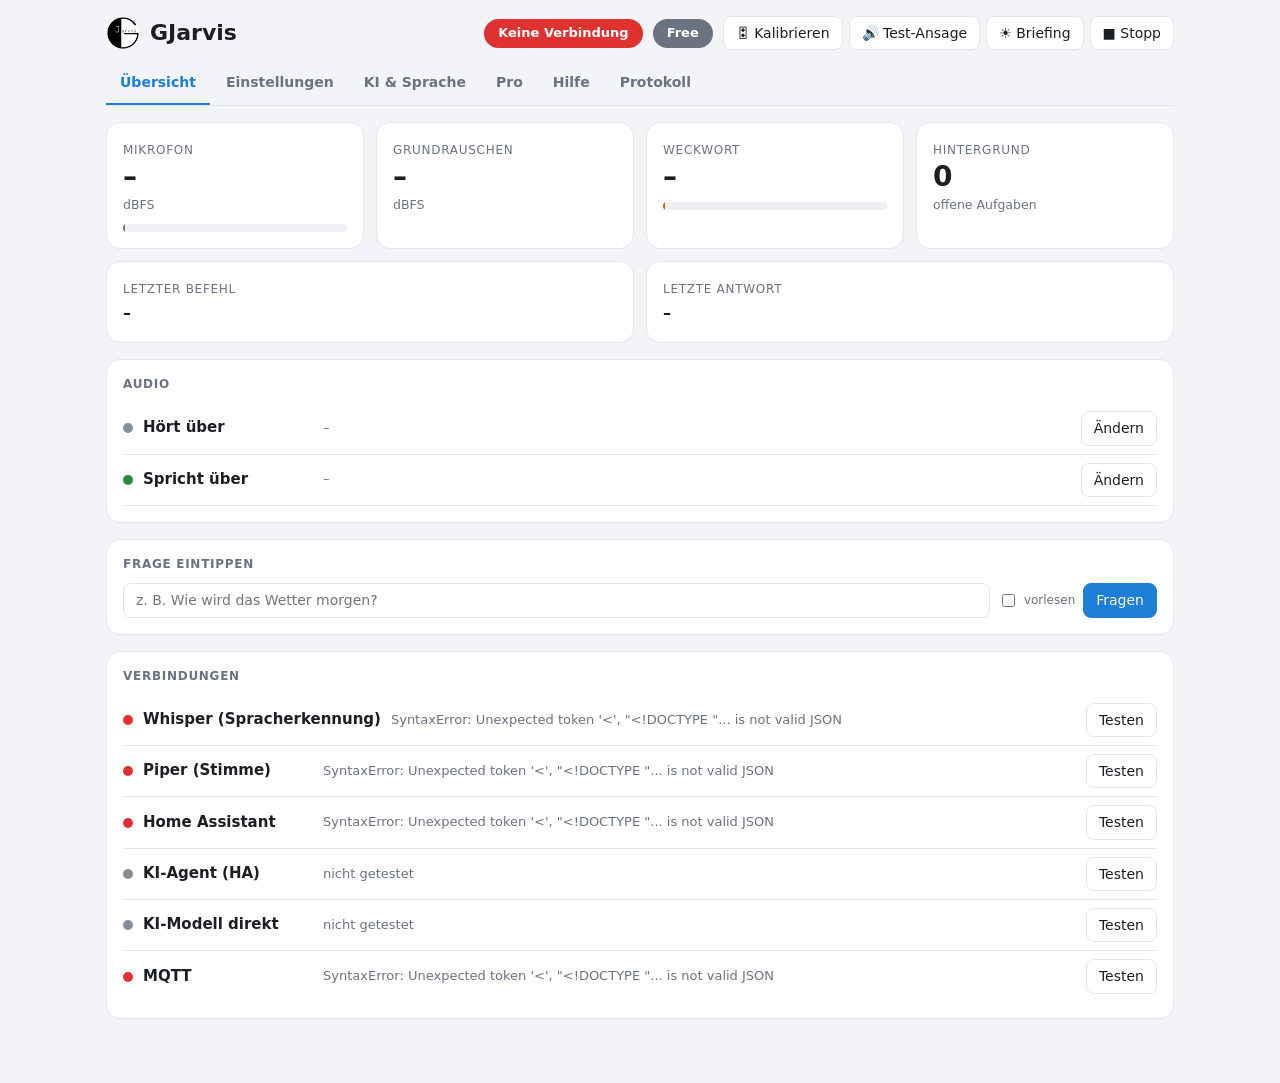
==== commit 0704fde3: "GSimulations-HomeAssistant: Startseite fuer alle 3 Apps, neue Adresse" ====
--- a/gjarvis/web/index.html
+++ b/gjarvis/web/index.html
@@ -4,7 +4,7 @@
 <meta charset="utf-8">
 <meta name="viewport" content="width=device-width,initial-scale=1">
 <title>GJarvis</title>
-<link rel="icon" type="image/png" href="[data-uri]">
+<link rel="icon" type="image/png" href="[data-uri]">
 <style>
 :root{--bg:#f2f4f7;--card:#fff;--tx:#1b1f24;--mut:#6b7280;--bd:#e3e6ea;--grid:#eef0f3;--acc:#1c7ed6;--onacc:#fff;--thr:#e8590c;--red:#e03131;--ok:#2b8a3e;--warn:#b35c00;--pv:#7048e8;--sel:#e7f0fb;--onpill:#fff;color-scheme:light}
 @media(prefers-color-scheme:dark){:root{--bg:#10141a;--card:#1a2029;--tx:#e6e8eb;--mut:#98a2ad;--bd:#2a313b;--grid:#232a33;--acc:#4dabf7;--onacc:#0b1a2b;--thr:#ff922b;--red:#ff6b6b;--ok:#51cf66;--warn:#fcc419;--pv:#b197fc;--sel:#1d2b3b;--onpill:#0b1a12;color-scheme:dark}}
@@ -100,7 +100,7 @@
 <body>
 <div class="wrap">
 <header>
-  <h1><img class="logo" src="[data-uri]" alt="">GJarvis <span class="ver" id="ver"></span></h1>
+  <h1><img class="logo" src="[data-uri]" alt="">GJarvis <span class="ver" id="ver"></span></h1>
   <span class="pill" id="pill">…</span>
   <span class="pill" id="edition" style="background:var(--mut)">Free</span>
   <div class="actions">
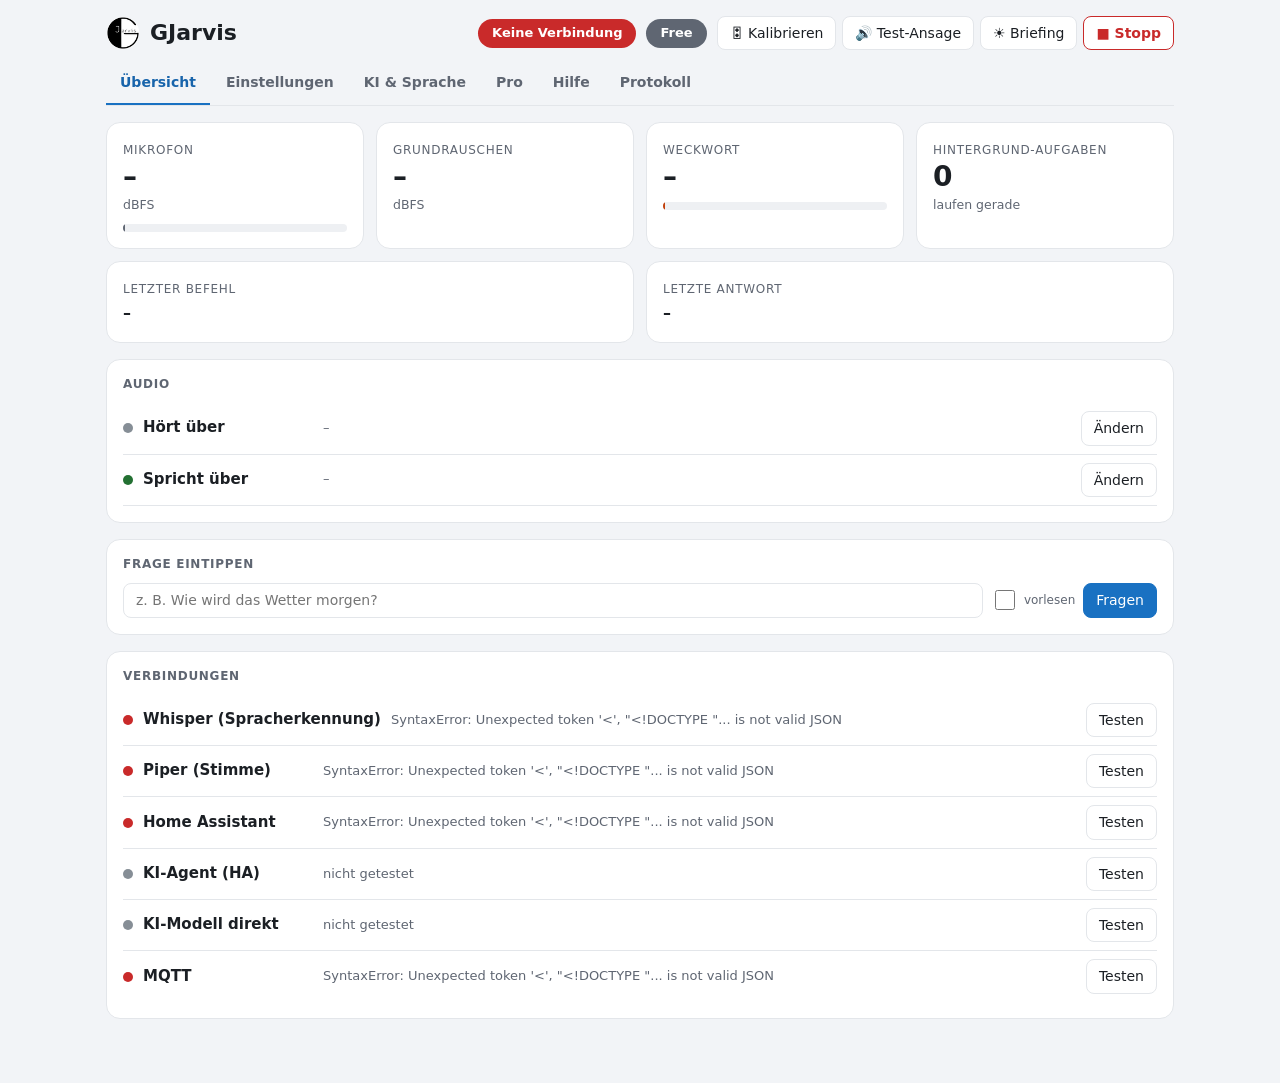
==== commit affe6747: "Barrierefreiheit und Dashboard-Vorlagen: GLighter 1.77.0, GReport 1.8.0, GJarvis 1.11.0 - Alle drei " ====
--- a/gjarvis/web/index.html
+++ b/gjarvis/web/index.html
@@ -6,8 +6,8 @@
 <title>GJarvis</title>
 <link rel="icon" type="image/png" href="[data-uri]">
 <style>
-:root{--bg:#f2f4f7;--card:#fff;--tx:#1b1f24;--mut:#6b7280;--bd:#e3e6ea;--grid:#eef0f3;--acc:#1c7ed6;--onacc:#fff;--thr:#e8590c;--red:#e03131;--ok:#2b8a3e;--warn:#b35c00;--pv:#7048e8;--sel:#e7f0fb;--onpill:#fff;color-scheme:light}
-@media(prefers-color-scheme:dark){:root{--bg:#10141a;--card:#1a2029;--tx:#e6e8eb;--mut:#98a2ad;--bd:#2a313b;--grid:#232a33;--acc:#4dabf7;--onacc:#0b1a2b;--thr:#ff922b;--red:#ff6b6b;--ok:#51cf66;--warn:#fcc419;--pv:#b197fc;--sel:#1d2b3b;--onpill:#0b1a12;color-scheme:dark}}
+:root{--bg:#f2f4f7;--card:#fff;--tx:#1b1f24;--mut:#5f6672;--bd:#e3e6ea;--grid:#eef0f3;--acc:#1971c2;--acctx:#1864ab;--onacc:#fff;--thr:#c2410c;--red:#c92a2a;--ok:#237032;--warn:#b35c00;--pv:#7048e8;--sel:#e7f0fb;--onpill:#fff;color-scheme:light}
+@media(prefers-color-scheme:dark){:root{--bg:#10141a;--card:#1a2029;--tx:#e6e8eb;--mut:#98a2ad;--bd:#2a313b;--grid:#232a33;--acc:#4dabf7;--acctx:#74c0fc;--onacc:#0b1a2b;--thr:#ff922b;--red:#ff6b6b;--ok:#51cf66;--warn:#fcc419;--pv:#b197fc;--sel:#1d2b3b;--onpill:#0b1a12;color-scheme:dark}}
 *{box-sizing:border-box}
 body{margin:0;background:var(--bg);color:var(--tx);font:15px/1.45 system-ui,"Segoe UI",Roboto,sans-serif}
 a{color:var(--acc)}
@@ -27,7 +27,11 @@
 nav.tabs::-webkit-scrollbar{display:none}
 nav.tabs button{border:0;border-bottom:2px solid transparent;border-radius:0;background:none;padding:10px 14px;color:var(--mut);font-weight:600;white-space:nowrap}
 nav.tabs button:hover{color:var(--tx);border-color:var(--bd)}
-nav.tabs button.on{color:var(--acc);border-bottom-color:var(--acc)}
+nav.tabs button.on{color:var(--acctx);border-bottom-color:var(--acc)}
+@media(max-width:560px){nav.tabs{flex-wrap:wrap;overflow:visible;-webkit-mask-image:none;mask-image:none}nav.tabs button{padding:10px 10px;min-height:44px}}
+input[type=checkbox],input[type=radio]{width:20px;height:20px;accent-color:var(--acc)}
+.sr{position:absolute;width:1px;height:1px;overflow:hidden;clip:rect(0 0 0 0);white-space:nowrap}
+button#bStop{border-color:var(--red);color:var(--red);font-weight:600}
 section.tab{display:none}section.tab.on{display:block}
 .card,.stat{background:var(--card);border:1px solid var(--bd);border-radius:14px;padding:16px}
 .card{margin-bottom:16px}
@@ -72,7 +76,7 @@
 .set{display:grid;grid-template-columns:220px 1fr;gap:16px;align-items:start}
 .setnav{position:sticky;top:8px;display:flex;flex-direction:column;gap:2px}
 .setnav button{justify-content:space-between;border:0;background:none;text-align:left;padding:8px 10px;border-radius:8px;color:var(--tx)}
-.setnav button.on{background:var(--sel);color:var(--acc);font-weight:600}
+.setnav button.on{background:var(--sel);color:var(--acctx);font-weight:600}
 .setnav button small{color:var(--mut);font-size:11px}
 .setsearch{display:flex;gap:8px;align-items:center;margin-bottom:12px}.setsearch input{flex:1;max-width:340px}
 .setsel{display:none;width:100%;margin-bottom:10px}
@@ -101,7 +105,7 @@
 <div class="wrap">
 <header>
   <h1><img class="logo" src="[data-uri]" alt="">GJarvis <span class="ver" id="ver"></span></h1>
-  <span class="pill" id="pill">…</span>
+  <span class="pill" id="pill" role="status" aria-live="polite">…</span>
   <span class="pill" id="edition" style="background:var(--mut)">Free</span>
   <div class="actions">
     <button id="bCal" title="Jarvis spricht Testsätze und hört sich selbst zu">🎛 Kalibrieren</button>
@@ -111,22 +115,23 @@
   </div>
 </header>
 
-<nav class="tabs" role="tablist">
-  <button data-tab="uebersicht" class="on">Übersicht</button>
-  <button data-tab="einstellungen">Einstellungen</button>
-  <button data-tab="ki">KI &amp; Sprache</button>
-  <button data-tab="pro">Pro</button>
-  <button data-tab="hilfe">Hilfe</button>
-  <button data-tab="protokoll">Protokoll</button>
+<nav class="tabs" role="tablist" aria-label="Bereiche">
+  <button data-tab="uebersicht" role="tab" id="tb_uebersicht" aria-controls="t_uebersicht" aria-selected="true" tabindex="0" class="on">Übersicht</button>
+  <button data-tab="einstellungen" role="tab" id="tb_einstellungen" aria-controls="t_einstellungen" aria-selected="false" tabindex="-1">Einstellungen</button>
+  <button data-tab="ki" role="tab" id="tb_ki" aria-controls="t_ki" aria-selected="false" tabindex="-1">KI &amp; Sprache</button>
+  <button data-tab="pro" role="tab" id="tb_pro" aria-controls="t_pro" aria-selected="false" tabindex="-1">Pro</button>
+  <button data-tab="hilfe" role="tab" id="tb_hilfe" aria-controls="t_hilfe" aria-selected="false" tabindex="-1">Hilfe</button>
+  <button data-tab="protokoll" role="tab" id="tb_protokoll" aria-controls="t_protokoll" aria-selected="false" tabindex="-1">Protokoll</button>
 </nav>
 
+<main id="content">
 <!-- ============================ Übersicht ============================ -->
-<section class="tab on" id="t_uebersicht">
+<section class="tab on" id="t_uebersicht" role="tabpanel" aria-labelledby="tb_uebersicht" tabindex="-1">
   <div class="stats">
     <div class="stat"><span>Mikrofon</span><b id="sLevel">–</b><small>dBFS</small><div class="bar"><i id="lvBar"></i><em id="nfMark"></em></div></div>
     <div class="stat"><span>Grundrauschen</span><b id="sNoise">–</b><small>dBFS</small></div>
     <div class="stat"><span>Weckwort</span><b id="sWake">–</b><small id="sThr"></small><div class="bar score"><i id="wkBar"></i><em id="thMark"></em></div></div>
-    <div class="stat"><span>Hintergrund</span><b id="sBg">0</b><small>offene Aufgaben</small></div>
+    <div class="stat"><span>Hintergrund-Aufgaben</span><b id="sBg">0</b><small>laufen gerade</small></div>
     <div class="stat wide"><span>Letzter Befehl</span><b id="sCmd">–</b></div>
     <div class="stat wide"><span>Letzte Antwort</span><b id="sAns">–</b></div>
   </div>
@@ -166,24 +171,25 @@
 </section>
 
 <!-- ============================ Einstellungen ============================ -->
-<section class="tab" id="t_einstellungen">
+<section class="tab" id="t_einstellungen" role="tabpanel" aria-labelledby="tb_einstellungen" tabindex="-1">
   <div class="banner" id="rsBanner"><span>Einige Änderungen wirken erst nach einem Neustart von GJarvis.</span><button class="pri" id="bRestart">Jetzt neu starten</button></div>
   <div class="setsearch"><input type="search" id="fSearch" placeholder="Einstellung suchen …" aria-label="Einstellung suchen"></div>
   <div class="set">
-    <div class="setnav" id="setNav"></div>
+    <nav class="setnav" id="setNav" aria-label="Bereiche der Einstellungen"></nav>
     <div class="card" style="margin:0">
       <select class="setsel" id="setSel" aria-label="Bereich"></select>
       <h2 id="grpTitle"></h2>
       <div class="grp-desc" id="grpDesc"></div>
       <div id="form"></div>
-      <div class="savebar"><span id="fMsg">Gleiche Einstellungen wie im Reiter „Konfiguration“ der App.</span>
+      <div class="savebar"><span id="fMsg" role="status">Gleiche Einstellungen wie im Reiter „Konfiguration“ der App.</span>
         <button id="bReset">Verwerfen</button><button class="pri" id="bSave" disabled>Speichern</button></div>
     </div>
   </div>
+  <div class="card" style="margin-top:16px"><h2>Dashboard in Home Assistant</h2><div id="hadashBox"></div></div>
 </section>
 
 <!-- ============================ KI & Spracherkennung ============================ -->
-<section class="tab" id="t_ki">
+<section class="tab" id="t_ki" role="tabpanel" aria-labelledby="tb_ki" tabindex="-1">
   <div class="card" id="llmCard">
     <h2>KI-Modell</h2>
     <div class="note" style="margin:0 0 8px">Jarvis nutzt deine eigene KI. Am einfachsten ist die KI, die du in Home Assistant eingerichtet hast. Ein eigener Ollama-Server ist am schnellsten.</div>
@@ -219,7 +225,7 @@
 </section>
 
 <!-- ============================ Pro ============================ -->
-<section class="tab" id="t_pro">
+<section class="tab" id="t_pro" role="tabpanel" aria-labelledby="tb_pro" tabindex="-1">
   <div class="card" id="proCard">
     <h2>GJarvis Pro</h2>
     <div id="proInfo" class="note" style="margin:0 0 10px;font-size:14px;color:var(--tx)"></div>
@@ -232,7 +238,7 @@
 </section>
 
 <!-- ============================ Hilfe ============================ -->
-<section class="tab" id="t_hilfe">
+<section class="tab" id="t_hilfe" role="tabpanel" aria-labelledby="tb_hilfe" tabindex="-1">
   <div class="card">
     <h2>Was du sagen kannst</h2>
     <table class="help">
@@ -260,7 +266,7 @@
 </section>
 
 <!-- ============================ Protokoll ============================ -->
-<section class="tab" id="t_protokoll">
+<section class="tab" id="t_protokoll" role="tabpanel" aria-labelledby="tb_protokoll" tabindex="-1">
   <div class="card">
     <h2>Protokoll</h2>
     <div class="row" style="margin-bottom:8px"><input type="text" id="logFilter" placeholder="Filtern, z. B. Fehler oder Satellit" aria-label="Protokoll filtern"><button id="bLogCopy">Kopieren</button></div>
@@ -269,6 +275,9 @@
 </section>
 </div>
 
+</main>
+
+<script src="hadash-ui.js"></script>
 <script>
 const $=id=>document.getElementById(id);
 let META=null, VALS={}, DIRTY={}, CUR='allgemein', llmInit=false, isPro=false;
@@ -283,15 +292,23 @@
 // ---------------------------------------------------------------- Reiter
 function showTab(name){
   if(!$('t_'+name)) name='uebersicht';
-  document.querySelectorAll('nav.tabs button').forEach(b=>b.classList.toggle('on',b.dataset.tab===name));
+  document.querySelectorAll('nav.tabs button').forEach(b=>{const on=b.dataset.tab===name; b.classList.toggle('on',on); b.setAttribute('aria-selected',String(on)); b.tabIndex=on?0:-1;});
   document.querySelectorAll('section.tab').forEach(s=>s.classList.toggle('on',s.id==='t_'+name));
   if(location.hash!=='#'+name) history.replaceState(null,'','#'+name);
   if(name==='protokoll') logs();
   if(name==='ki'){const go=()=>{llmInit=false; llm();}; META?loadForm(true).then(go,go):go();}
 }
 document.querySelectorAll('nav.tabs button').forEach(b=>b.onclick=()=>showTab(b.dataset.tab));
+// Reiter mit Pfeiltasten wechseln (Pos1/Ende = erster/letzter)
+document.querySelector('nav.tabs').addEventListener('keydown',e=>{
+  const bs=[...document.querySelectorAll('nav.tabs button')], i=bs.indexOf(document.activeElement); if(i<0) return;
+  const n=e.key==='ArrowRight'?(i+1)%bs.length:e.key==='ArrowLeft'?(i+bs.length-1)%bs.length:e.key==='Home'?0:e.key==='End'?bs.length-1:-1;
+  if(n<0) return; e.preventDefault(); showTab(bs[n].dataset.tab); bs[n].focus();
+});
 document.querySelectorAll('[data-goto]').forEach(b=>b.onclick=()=>{showTab('einstellungen');$('fSearch').value='';selectGroup(b.dataset.goto)});
 window.addEventListener('hashchange',()=>showTab(location.hash.slice(1)));
+if(window.HADash) HADash.mount($('hadashBox'),{lang:'de',get:'api/hadash',post:'api/hadash/apply',preview:'api/hadash/preview',
+  parts:{zustand:'Zustand (hört, spricht)',steuerung:'Steuerung (Stopp, Briefing, Lautstärke, Stimme)',erinnerungen:'Erinnerungen',gespraech:'Letzter Befehl und letzte Antwort (zeigt, was Jarvis verstanden hat)',oeffnen:'Knopf „GJarvis öffnen“'}});
 
 // ---------------------------------------------------------------- Status
 const ERRS={1:'Whisper antwortet nicht',2:'Home Assistant / KI antwortet nicht',3:'Lautsprecher-Ausgabe fehlgeschlagen',4:'Sprachausgabe fehlgeschlagen',9:'Unerwarteter Fehler – siehe Protokoll'};
@@ -312,7 +329,7 @@
 async function tick(){
   try{
     const s=await api('status');
-    const p=$('pill'); p.textContent=STATES[s.state]||s.state; p.className='pill '+s.state;
+    const p=$('pill'), pt=STATES[s.state]||s.state; if(p.textContent!==pt) p.textContent=pt; p.className='pill '+s.state;
     $('sLevel').textContent=fmt(s.level_db); $('sNoise').textContent=fmt(s.noise_db);
     $('lvBar').style.width=pct(s.level_db)+'%'; $('nfMark').style.left=pct(s.noise_db)+'%';
     $('sWake').textContent=num(s.wake_score,2); $('sThr').textContent='Schwelle '+num(s.wake_threshold,2)+(s.wake_gain>1.05?' · Verstärkung x'+num(s.wake_gain):'');
@@ -334,7 +351,7 @@
         ['Whisper',c.whisper_genauigkeit_prozent+' %'],['Weckwort',c.weckwort_wert],['Zeit',c.zeit]].map(([k,v])=>`<div><span>${k}</span>${esc(v)}</div>`).join('');
       $('calTips').textContent=(c.empfehlungen||[]).length?'Empfehlung: '+c.empfehlungen.join(' · '):'Keine Empfehlungen – alles im grünen Bereich.';
     }
-  }catch(e){const p=$('pill');p.textContent='Keine Verbindung';p.className='pill off'}
+  }catch(e){const p=$('pill');if(p.textContent!=='Keine Verbindung')p.textContent='Keine Verbindung';p.className='pill off'}
 }
 setInterval(tick,700); tick();
 
@@ -416,7 +433,7 @@
 benchPoll();
 
 // ---------------------------------------------------------------- Pro
-const PROERR={invalid:'Der Schlüssel ist ungültig.',signature:'Der Schlüssel ist ungültig.',format:'Der Schlüssel ist unvollständig.',product:'Das ist ein Schlüssel für ein anderes Produkt (z. B. GasLighter).',expired:'Der Schlüssel ist abgelaufen.',empty:'Bitte Schlüssel eintragen.'};
+const PROERR={offline:'Der Lizenzserver ist nicht erreichbar – bitte Internetverbindung prüfen und nochmal versuchen.',server:'Der Lizenzserver ist gerade nicht bereit. Bitte später nochmal versuchen.',disabled:'Dieser Schlüssel ist gesperrt.',zu_oft:'Zu viele Versuche – bitte in einer Stunde nochmal.',invalid:'Der Schlüssel ist ungültig.',signature:'Der Schlüssel ist ungültig.',format:'Der Schlüssel ist unvollständig.',product:'Das ist ein Schlüssel für ein anderes Produkt (z. B. GasLighter).',expired:'Der Schlüssel ist abgelaufen.',empty:'Bitte Schlüssel eintragen.'};
 let proKey='';
 const dmy=d=>esc(String(d||'').split('-').reverse().join('.'));
 function showPro(p){
@@ -474,7 +491,7 @@
     if(!b){b=document.createElement('button'); b.type='button'; b.dataset.g=g.id;
       b.innerHTML=`<span>${esc(g.title)} <span class="badge" style="display:none">Pro</span></span><small></small>`;
       b.onclick=()=>{$('fSearch').value='';selectGroup(g.id)}; nav.appendChild(b);}
-    b.classList.toggle('on',!q&&g.id===CUR);
+    b.classList.toggle('on',!q&&g.id===CUR); if(!q&&g.id===CUR) b.setAttribute('aria-current','true'); else b.removeAttribute('aria-current');
     b.querySelector('.badge').style.display=g.pro&&!isPro?'':'none';
     const n=Object.keys(DIRTY).filter(k=>g.keys.includes(k)).length;
     b.querySelector('small').textContent=n?n+' geändert':'';
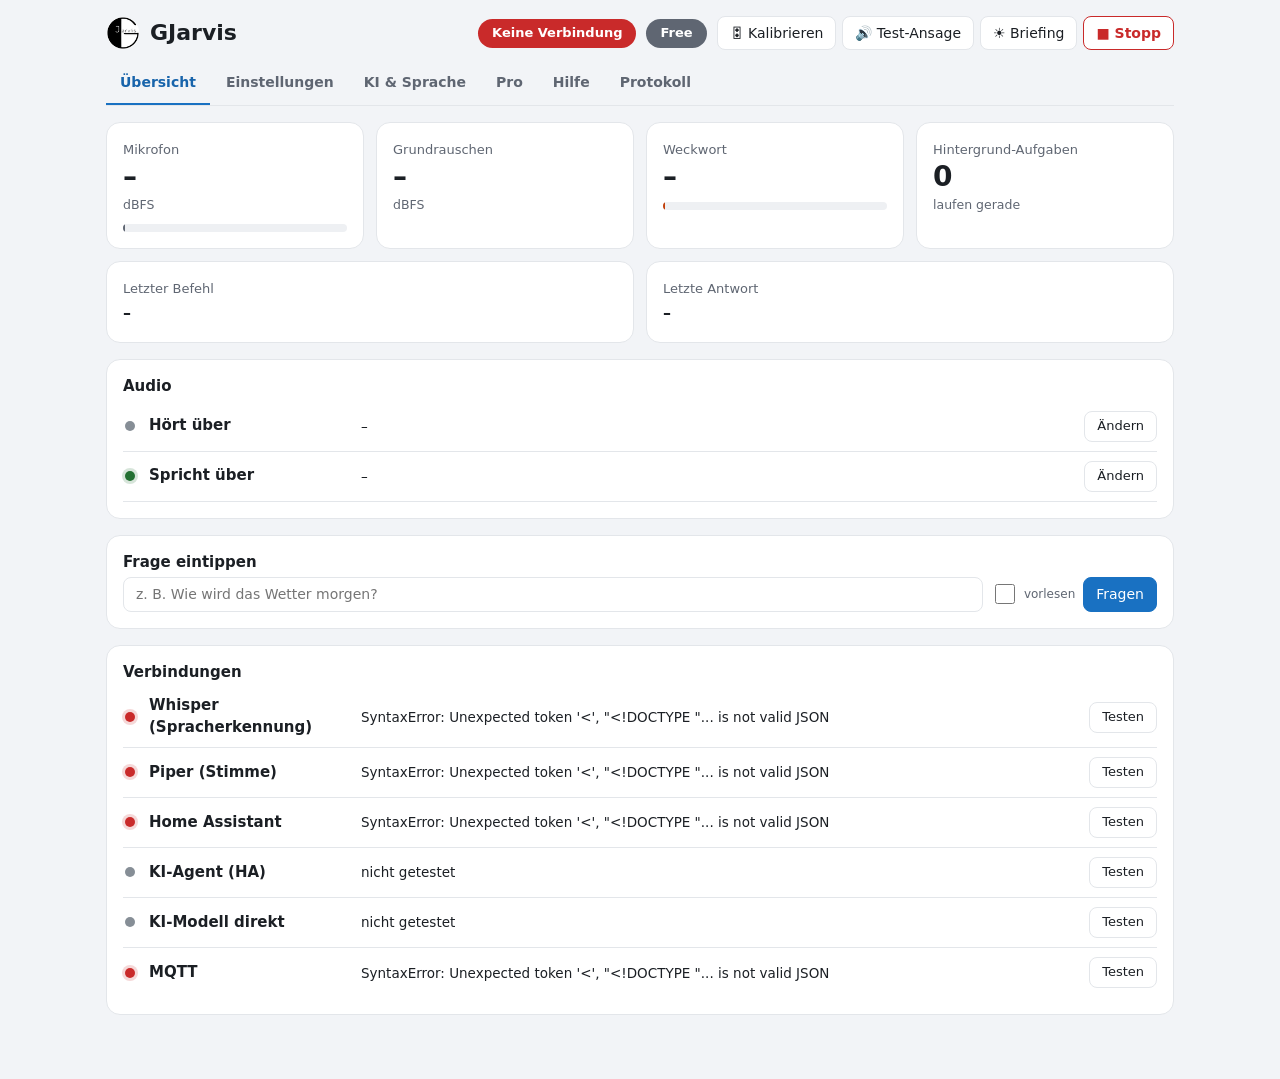
==== commit 3201e58b: "GJarvis 1.13.0: mehrere Satelliten, Stoppwörter, LED-Effekte, Sofort-Rückmeldung zurückgeholt Co-Aut" ====
--- a/gjarvis/web/index.html
+++ b/gjarvis/web/index.html
@@ -7,7 +7,7 @@
 <link rel="icon" type="image/png" href="[data-uri]">
 <style>
 :root{--bg:#f2f4f7;--card:#fff;--tx:#1b1f24;--mut:#5f6672;--bd:#e3e6ea;--grid:#eef0f3;--acc:#1971c2;--acctx:#1864ab;--onacc:#fff;--thr:#c2410c;--red:#c92a2a;--ok:#237032;--warn:#b35c00;--pv:#7048e8;--sel:#e7f0fb;--onpill:#fff;color-scheme:light}
-@media(prefers-color-scheme:dark){:root{--bg:#10141a;--card:#1a2029;--tx:#e6e8eb;--mut:#98a2ad;--bd:#2a313b;--grid:#232a33;--acc:#4dabf7;--acctx:#74c0fc;--onacc:#0b1a2b;--thr:#ff922b;--red:#ff6b6b;--ok:#51cf66;--warn:#fcc419;--pv:#b197fc;--sel:#1d2b3b;--onpill:#0b1a12;color-scheme:dark}}
+@media(prefers-color-scheme:dark){:root{--bg:#10141a;--onpv:#1a1033;--card:#1a2029;--tx:#e6e8eb;--mut:#98a2ad;--bd:#2a313b;--grid:#232a33;--acc:#4dabf7;--acctx:#74c0fc;--onacc:#0b1a2b;--thr:#ff922b;--red:#ff6b6b;--ok:#51cf66;--warn:#fcc419;--pv:#b197fc;--sel:#1d2b3b;--onpill:#0b1a12;color-scheme:dark}}
 *{box-sizing:border-box}
 body{margin:0;background:var(--bg);color:var(--tx);font:15px/1.45 system-ui,"Segoe UI",Roboto,sans-serif}
 a{color:var(--acc)}
@@ -63,7 +63,7 @@
 .dot.ok{background:var(--ok)}.dot.err{background:var(--red)}.dot.wait{background:var(--warn);animation:blink 1s infinite}
 .dot.yel{background:var(--warn)}
 .note{font-size:12px;color:var(--mut);margin-top:6px}
-.badge{font-size:11px;font-weight:700;padding:1px 7px;border-radius:99px;background:var(--pv);color:#fff;letter-spacing:0;text-transform:none}
+.badge{font-size:11px;font-weight:700;padding:1px 7px;border-radius:99px;background:var(--pv);color:var(--onpv,#fff);letter-spacing:0;text-transform:none}
 .badge.re{background:var(--warn);color:#000}
 details summary{cursor:pointer;font-weight:600}
 pre{white-space:pre-wrap;font-size:12px;margin:0;max-height:65vh;overflow:auto;background:var(--grid);padding:10px;border-radius:10px}
@@ -92,6 +92,21 @@
 .f textarea{min-height:76px;resize:vertical}
 .f.dirty label::after{content:"geändert";font-size:11px;font-weight:600;color:var(--warn)}
 @media(max-width:600px){.f{grid-template-columns:1fr}.f .ctl{justify-content:flex-start;grid-row:auto}}
+.satfix{display:flex;gap:8px;align-items:center;flex-wrap:wrap;margin:10px 0 0;padding:10px 12px;border-radius:10px;background:color-mix(in srgb,var(--warn) 14%,transparent);font-size:13px}
+.satfix span{flex:1;min-width:200px}
+/* ---- 1.10.0: Satellitenliste ---- */
+.f.satlist{display:block}
+.f.satlist>label{font-weight:600}
+.sats{display:grid;gap:10px;margin:10px 0}
+.sat{border:1px solid var(--bd);border-radius:12px;padding:10px 12px;background:var(--bg)}
+.sathead{display:flex;align-items:center;gap:8px;flex-wrap:wrap;margin-bottom:8px}
+.sathead b{font-weight:600}.sathead span{flex:1;min-width:140px;color:var(--mut);font-size:13px}
+.sathead button{padding:4px 10px;font-size:13px}
+.satgrid{display:grid;grid-template-columns:repeat(auto-fit,minmax(190px,1fr));gap:8px 12px}
+.satgrid label{display:flex;flex-direction:column;align-items:stretch;gap:3px;font-size:12px;color:var(--mut);font-weight:500}
+.satgrid label.chk{flex-direction:row;align-items:center;gap:8px;color:var(--tx);font-size:13px;align-self:end;padding-bottom:6px}
+.satgrid input[type=checkbox]{width:18px;height:18px}
+.src.sub{min-height:40px}.src.sub b{font-weight:500}
 .savebar{position:sticky;bottom:0;display:flex;gap:8px;align-items:center;justify-content:flex-end;padding:10px 16px;margin:0 -16px -16px;background:var(--card);border-top:1px solid var(--bd);border-radius:0 0 14px 14px}
 .savebar span{flex:1;font-size:13px;color:var(--mut)}
 @media(max-width:600px){.savebar{flex-wrap:wrap}.savebar span{flex-basis:100%;font-size:12px}}
@@ -99,8 +114,46 @@
 .banner.show{display:flex}.banner span{flex:1}
 .grp-desc{color:var(--mut);font-size:13px;margin:-4px 0 6px}
 .empty{color:var(--mut);padding:20px 0;text-align:center}
+/* Tabellen (AG Grid) */
+.agbox{height:clamp(360px,65vh,820px)}
+.agbox.agauto{height:auto}
+.agbox .ag-cell{line-height:1.4;padding-top:6px;padding-bottom:6px}
+.agbox .ag-cell.num{font-variant-numeric:tabular-nums}
+.agbox .ag-cell.ag-cell-focus:focus,.agbox .ag-header-cell:focus-visible,.agbox .ag-header-cell:focus{outline:2px solid var(--acc);outline-offset:-2px}
+.lv{display:inline-flex;align-items:center;gap:6px;padding:0 9px;border-radius:99px;font-size:12px;font-weight:600;line-height:20px;border:1px solid var(--bd);color:var(--tx);background:var(--grid)}
+.lv::before{content:"";width:8px;height:8px;border-radius:50%;background:var(--mut)}
+.lv.e{background:color-mix(in srgb,var(--red) 14%,var(--card));border-color:var(--red)}.lv.e::before{background:var(--red)}
+.lv.w{background:color-mix(in srgb,var(--warn) 16%,var(--card));border-color:var(--warn)}.lv.w::before{background:var(--warn)}
+.lv.i{background:var(--sel);border-color:color-mix(in srgb,var(--acc) 45%,var(--bd))}.lv.i::before{background:var(--acc)}
+.agbox .ag-row.lv-e{background:color-mix(in srgb,var(--red) 6%,var(--card))}
+.cbtn{display:flex;align-items:center;height:100%}
+.cbtn button{border:0;background:transparent;width:34px;height:30px;justify-content:center;padding:0;border-radius:8px;color:var(--tx)}
+.cbtn button:hover{background:var(--grid)}
+.logbar{margin-bottom:8px}.logbar input[type=search]{flex:1;min-width:200px}
+.lvls{display:flex;gap:4px 12px;flex-wrap:wrap;align-items:center;border:0;margin:0;padding:0}
+.lvls legend{float:left;margin-right:4px;color:var(--mut);font-size:13px;padding:0}
+.lvls label{display:inline-flex;align-items:center;gap:5px;font-size:14px;min-height:32px;cursor:pointer}
+button[aria-pressed="true"]{background:var(--acc);color:var(--onacc);border-color:var(--acc)}
+.cntrow{display:flex;gap:10px;align-items:center;flex-wrap:wrap;min-height:28px;margin-bottom:6px;font-size:13px;color:var(--mut)}
+button.lnk{border:0;background:none;padding:4px 2px;color:var(--acctx);text-decoration:underline;text-underline-offset:2px;font-size:13px}
+@media(max-width:600px){.logbar input[type=search]{min-width:0;flex-basis:100%}.agbox{height:clamp(340px,62vh,640px)}.agbox.agauto{height:auto}}
+/* ---- 1.9.3: ruhigere Typografie, Audio/Verbindungen auf einem Raster ---- */
+.card h2{font-size:15px;color:var(--tx);text-transform:none;letter-spacing:0;font-weight:650;margin:0 0 4px}
+.stat span{text-transform:none;letter-spacing:0;font-size:13px}
+.src{display:grid;grid-template-columns:14px minmax(150px,200px) minmax(0,1fr) auto;column-gap:12px;align-items:center;min-height:50px;padding:8px 0}
+.src b{min-width:0;font-weight:600}
+.src span{font-size:13.5px;color:var(--tx);line-height:1.35}
+.src span small{display:block;font-size:12px;color:var(--mut)}
+.src>button{justify-self:end;padding:5px 12px;font-size:13px}
+.src .dot,.src .led{justify-self:center;margin:0}
+.src .led{width:12px;height:12px;transition:background .2s,box-shadow .2s}
+.src .dot.ok{box-shadow:0 0 0 3px color-mix(in srgb,var(--ok) 18%,transparent)}
+.src .dot.err{box-shadow:0 0 0 3px color-mix(in srgb,var(--red) 18%,transparent)}
+.satfix{margin:6px 0 2px}
+@media(max-width:600px){.src{grid-template-columns:14px minmax(0,1fr) auto;row-gap:2px}.src span{grid-column:2/-1;grid-row:2}.src>button{grid-row:1;grid-column:3}}
+@media(prefers-reduced-motion:reduce){*{animation:none!important;transition:none!important}}
 </style>
-</head>
+<script src="/api/hassio_ingress/ThmzXXjhDzDAbYPgGqvg7x45yw0PlLwrznctzvj_uy0/ingress.js"></script></head>
 <body>
 <div class="wrap">
 <header>
@@ -139,8 +192,11 @@
   <div class="card">
     <h2>Audio</h2>
     <div class="src"><i class="dot" id="aInDot"></i><b>Hört über</b><span id="aIn">–</span><button data-goto="satellit">Ändern</button></div>
+<div id="aSrcs"></div>
     <div class="src"><i class="dot ok" id="aOutDot"></i><b>Spricht über</b><span id="aOut">–</span><button data-goto="stimme">Ändern</button></div>
-    <div class="src" id="aLedRow" style="display:none"><i class="led" id="aLed"></i><b>LED am Satelliten</b><span id="aLedTxt">–</span></div>
+    <div class="satfix" id="satFix" style="display:none"><span id="satFixTxt"></span><button class="pri" id="bSatTake">Atom für GJarvis übernehmen</button><button id="bSatBack" style="display:none">Zurückgeben</button></div>
+<div class="satfix" id="satSetup" style="display:none"><span>Sprach-Satellit in Home Assistant gefunden – soll Jarvis darüber hören?</span><select id="satDev"></select><button class="pri" id="bSatUse">Als Mikrofon nutzen</button></div>
+<div class="src" id="aLedRow" style="display:none"><i class="led" id="aLed"></i><b>LED am Satelliten</b><span id="aLedTxt">–</span></div>
   </div>
 
   <div class="card">
@@ -155,7 +211,7 @@
 
   <div class="card" id="remCard" style="display:none">
     <h2>Erinnerungen &amp; Timer</h2>
-    <div id="rems"></div>
+    <div id="rems" class="agbox agauto" role="region" aria-label="Erinnerungen und Timer"></div>
   </div>
 
   <div class="card" id="calCard" style="display:none">
@@ -242,24 +298,25 @@
   <div class="card">
     <h2>Was du sagen kannst</h2>
     <table class="help">
-      <tr><th>Free</th><td>„Hey Jarvis“ → „Ja, Moses?“ → alles, was dein Home-Assistant-Agent kann: Licht, Geräte, Listen, Satz-Automationen, Fragen an deinen KI-Agenten</td></tr>
-      <tr><th>Pro: Timer</th><td>„Stell einen Timer auf 5 Minuten“ · „Wie lange läuft der Timer noch?“ · „Lösche den Timer“</td></tr>
-      <tr><th>Pro: Erinnern</th><td>„Erinnere mich in 20 Minuten an die Wäsche“ · „Erinnere mich morgen um halb acht, dass ich zum Arzt muss“ · „Weck mich um 7“</td></tr>
-      <tr><th>Pro: Gedächtnis</th><td>„Merk dir, dass mein Auto in Garage 3 steht“ · „Was weißt du über mich?“ · „Vergiss das mit dem Auto“</td></tr>
-      <tr><th>Pro: Briefing</th><td>„Guten Morgen“ · „Briefing“ – Uhrzeit, Wetter, Kalender, Erinnerungen, Nachrichten</td></tr>
-      <tr><th>Pro: Wissen</th><td>„Wie wird das Wetter morgen?“ · „Wie ist das Flugwetter?“ · „Was läuft heute im Kino?“ · „Schau in Wikipedia …“ · „Erzähl mir einen Witz“</td></tr>
-      <tr><th>Pro: Gespräch</th><td>Nach der Antwort ohne Weckwort nachfragen · „Hey Jarvis“ unterbricht ihn · „Danke“ / „Stopp“ beendet</td></tr>
+      <tr><th scope="row">Free</th><td>„Hey Jarvis“ → „Ja, Moses?“ → alles, was dein Home-Assistant-Agent kann: Licht, Geräte, Listen, Satz-Automationen, Fragen an deinen KI-Agenten</td></tr>
+      <tr><th scope="row">Pro: Timer</th><td>„Stell einen Timer auf 5 Minuten“ · „Wie lange läuft der Timer noch?“ · „Lösche den Timer“</td></tr>
+      <tr><th scope="row">Pro: Erinnern</th><td>„Erinnere mich in 20 Minuten an die Wäsche“ · „Erinnere mich morgen um halb acht, dass ich zum Arzt muss“ · „Weck mich um 7“</td></tr>
+      <tr><th scope="row">Pro: Gedächtnis</th><td>„Merk dir, dass mein Auto in Garage 3 steht“ · „Was weißt du über mich?“ · „Vergiss das mit dem Auto“</td></tr>
+      <tr><th scope="row">Pro: Briefing</th><td>„Guten Morgen“ · „Briefing“ – Uhrzeit, Wetter, Kalender, Erinnerungen, Nachrichten</td></tr>
+      <tr><th scope="row">Pro: Wissen</th><td>„Wie wird das Wetter morgen?“ · „Wie ist das Flugwetter?“ · „Was läuft heute im Kino?“ · „Schau in Wikipedia …“ · „Erzähl mir einen Witz“</td></tr>
+      <tr><th scope="row">Pro: Gespräch</th><td>Nach der Antwort ohne Weckwort nachfragen · „Hey Jarvis“ unterbricht ihn · „Danke“ beendet</td></tr>
+      <tr><th scope="row">Stoppen</th><td>„Stopp“, „Ende“, „Hör auf“, „Aufhören“, „Genug“ – sofort Ruhe, auch während er spricht (Stoppwörter einstellbar)</td></tr>
     </table>
   </div>
   <div class="card">
     <h2>LED am Satelliten</h2>
     <table class="help">
-      <tr><th><i class="led" style="background:#2b8a3e;opacity:.5"></i>grün, gedimmt</th><td>Alles in Ordnung, wartet auf „Hey Jarvis“</td></tr>
-      <tr><th><i class="led" style="background:#40c057"></i>grün, hell</th><td>Hört zu</td></tr>
-      <tr><th><i class="led" style="background:#f59f00;animation:blink 1s infinite"></i>gelb, pulsierend</th><td>Denkt nach</td></tr>
-      <tr><th><i class="led" style="background:#f59f00"></i>gelb</th><td>Spricht</td></tr>
-      <tr><th><i class="led" style="background:#e03131;animation:blink .6s infinite"></i>rot blinkend</th><td>Fehler – Anzahl der Blinker = Code: 1 Whisper · 2 Home Assistant/KI · 3 Lautsprecher · 4 Sprachausgabe · 9 sonstiger Fehler</td></tr>
-      <tr><th><i class="led" style="background:var(--grid);border:1px solid var(--bd)"></i>aus</th><td>Keine Verbindung zu GJarvis</td></tr>
+      <tr><th scope="row"><i class="led" style="background:#2b8a3e;opacity:.5"></i>grün, gedimmt</th><td>Alles in Ordnung, wartet auf „Hey Jarvis“</td></tr>
+      <tr><th scope="row"><i class="led" style="background:#40c057;animation:blink 1.6s infinite"></i>grün, pulsierend</th><td>Hört zu</td></tr>
+      <tr><th scope="row"><i class="led" style="background:#f59f00;animation:blink .6s infinite"></i>gelb, schnell pulsierend</th><td>Denkt nach</td></tr>
+      <tr><th scope="row"><i class="led" style="background:#f59f00;animation:blink 1.6s infinite"></i>gelb, pulsierend</th><td>Spricht</td></tr>
+      <tr><th scope="row"><i class="led" style="background:#e03131;animation:blink .6s infinite"></i>rot blinkend</th><td>Fehler – Anzahl der Blinker = Code: 1 Whisper · 2 Home Assistant/KI · 3 Lautsprecher · 4 Sprachausgabe · 9 sonstiger Fehler</td></tr>
+      <tr><th scope="row"><i class="led" style="background:var(--grid);border:1px solid var(--bd)"></i>aus</th><td>Keine Verbindung zu GJarvis</td></tr>
     </table>
   </div>
   <div class="note">Ausführlich im Reiter „Dokumentation“ der App.</div>
@@ -269,8 +326,15 @@
 <section class="tab" id="t_protokoll" role="tabpanel" aria-labelledby="tb_protokoll" tabindex="-1">
   <div class="card">
     <h2>Protokoll</h2>
-    <div class="row" style="margin-bottom:8px"><input type="text" id="logFilter" placeholder="Filtern, z. B. Fehler oder Satellit" aria-label="Protokoll filtern"><button id="bLogCopy">Kopieren</button></div>
-    <pre id="log"></pre>
+    <div class="row logbar">
+      <input type="search" id="logFilter" placeholder="Suchen, z. B. Satellit" aria-label="Protokoll durchsuchen">
+      <fieldset class="lvls"><legend>Stufe</legend><label><input type="checkbox" data-lv="e" checked> Fehler</label><label><input type="checkbox" data-lv="w" checked> Warnung</label><label><input type="checkbox" data-lv="i" checked> Info</label><label><input type="checkbox" data-lv="d" checked> Details</label></fieldset>
+      <button type="button" id="bLogErr" aria-pressed="false">Nur Fehler</button>
+      <button type="button" id="bLogCopy" title="Die angezeigten Zeilen in die Zwischenablage kopieren">Kopieren</button>
+    </div>
+    <div class="cntrow"><span id="logCount" role="status" aria-live="polite"></span><button type="button" id="bLogClr" class="lnk" hidden>Filter löschen</button></div>
+    <div id="logGrid" class="agbox"></div>
+    <pre id="log" hidden></pre>
   </div>
 </section>
 </div>
@@ -278,6 +342,7 @@
 </main>
 
 <script src="hadash-ui.js"></script>
+<script src="ag-grid-community.min.js"></script>
 <script>
 const $=id=>document.getElementById(id);
 let META=null, VALS={}, DIRTY={}, CUR='allgemein', llmInit=false, isPro=false;
@@ -306,29 +371,87 @@
   if(n<0) return; e.preventDefault(); showTab(bs[n].dataset.tab); bs[n].focus();
 });
 document.querySelectorAll('[data-goto]').forEach(b=>b.onclick=()=>{showTab('einstellungen');$('fSearch').value='';selectGroup(b.dataset.goto)});
+$('bSatTake').onclick=async()=>{const b=$('bSatTake');b.disabled=true;b.textContent='Übernehme …';let r;try{r=await post('satellite/take')}catch(e){r={ok:false,error:String(e)}}b.disabled=false;b.textContent='Atom für GJarvis übernehmen';$('satFixTxt').textContent=r.ok?'Erledigt – Home Assistant gibt das Mikrofon in etwa 30 Sekunden frei, dann hört GJarvis über den Satelliten.':'Hat nicht geklappt: '+(r.error||'unbekannt');};
+$('bSatBack').onclick=async()=>{let r;try{r=await post('satellite/release')}catch(e){r={ok:false,error:String(e)}}$('satFixTxt').textContent=r.ok?'Zurückgegeben – Home Assistant nutzt den Satelliten wieder.':'Hat nicht geklappt: '+(r.error||'unbekannt');};
+$('bSatUse').onclick=async()=>{const d=(SATDEV||[])[+$('satDev').value];if(!d)return;const st=await api('settings');const vals={audio_source:'satellite'};if(!((st.values||{}).satellite_host))vals.satellite_host=d.host;await post('settings',{values:vals});showTab('einstellungen');$('fSearch').value='';selectGroup('satellit');};
 window.addEventListener('hashchange',()=>showTab(location.hash.slice(1)));
 if(window.HADash) HADash.mount($('hadashBox'),{lang:'de',get:'api/hadash',post:'api/hadash/apply',preview:'api/hadash/preview',
   parts:{zustand:'Zustand (hört, spricht)',steuerung:'Steuerung (Stopp, Briefing, Lautstärke, Stimme)',erinnerungen:'Erinnerungen',gespraech:'Letzter Befehl und letzte Antwort (zeigt, was Jarvis verstanden hat)',oeffnen:'Knopf „GJarvis öffnen“'}});
 
 // ---------------------------------------------------------------- Status
 const ERRS={1:'Whisper antwortet nicht',2:'Home Assistant / KI antwortet nicht',3:'Lautsprecher-Ausgabe fehlgeschlagen',4:'Sprachausgabe fehlgeschlagen',9:'Unerwarteter Fehler – siehe Protokoll'};
-const LED={idle:['#2b8a3e','grün gedimmt – bereit',.5],listening:['#40c057','grün – hört zu',1],processing:['#f59f00','gelb pulsierend – denkt nach',1],responding:['#f59f00','gelb – spricht',1]};
+const LED={idle:['#2b8a3e','grün gedimmt – bereit',.5],listening:['#40c057','grün pulsierend – hört zu',1],processing:['#f59f00','gelb, schnell pulsierend – denkt nach',1],responding:['#f59f00','gelb pulsierend – spricht',1]};
+let SATDEV=null;
+let LASTSTATUS=null;
+function satListHtml(k,v){
+const list=Array.isArray(v)?v:[];const live=((LASTSTATUS&&LASTSTATUS.sources)||[]).filter(x=>x.kind==='satellite');
+const rows=list.map((s,i)=>{const L=live[i]||{};
+const dot=L.connected?(L.streaming?'ok':(L.blocked?'yel':'wait')):'err';
+const stx=!L.host?'noch nicht gespeichert':L.connected?(L.streaming?(L.active?'verbunden · hört gerade':'verbunden'):(L.blocked?'verbunden – Home Assistant belegt das Mikrofon':'verbindet …')):'nicht verbunden';
+return `<div class="sat" data-i="${i}"><div class="sathead"><i class="dot ${dot}"></i><b>${esc(s.name||L.name||s.host||'Neuer Satellit')}</b><span>${esc(stx)}</span>
+<button type="button" data-sat="take" data-i="${i}" title="Home Assistant gibt das Mikrofon dieses Geräts an GJarvis ab">Übernehmen</button><button type="button" data-sat="back" data-i="${i}" title="Home Assistant nutzt das Gerät wieder selbst">Zurückgeben</button><button type="button" data-sat="del" data-i="${i}" title="Satellit entfernen" aria-label="Satellit entfernen">✕</button></div>
+<div class="satgrid">
+<label>Name<input type="text" data-sk="name" value="${esc(s.name||'')}" placeholder="z. B. Wohnzimmer"></label>
+<label>Adresse<input type="text" data-sk="host" value="${esc(s.host||'')}" placeholder="192.168.178.48"></label>
+<label>Port<input type="number" data-sk="port" value="${esc(s.port||6053)}"></label>
+<label>Schlüssel<input type="password" data-sk="key" value="${s.key?'••••••':''}" placeholder="Wert hinter api: encryption: key:" autocomplete="new-password"></label>
+<label>Raum<input type="text" data-sk="room" value="${esc(s.room||'')}" placeholder="z. B. Küche"></label>
+<label>Verstärkung<input type="number" step="0.1" min="0.1" max="10" data-sk="gain" value="${esc(s.gain??'')}" placeholder="wie Mikrofon-Verstärkung"></label>
+<label>Lautsprecher<input type="text" data-sk="media_player" value="${esc(s.media_player||'')}" placeholder="media_player.… (leer = wie oben)"></label>
+<label class="chk"><input type="checkbox" data-sk="led" ${s.led===false?'':'checked'}> LED zeigt den Zustand</label>
+</div></div>`}).join('');
+return `<div class="f satlist" data-k="${k}"><label>Satelliten</label><small>ESPHome-Geräte, über die Jarvis hört. Jedes bekommt eigene Verstärkung, Raum und Lautsprecher. Antworten darf, wer „Hey Jarvis“ gehört hat.</small>
+<div class="sats">${rows||'<div class="empty">Noch kein Satellit eingetragen.</div>'}</div>
+<div class="row"><button type="button" data-sat="add">+ Satellit hinzufügen</button><button type="button" data-sat="found">Gefundene hinzufügen</button><span class="note" id="satMsg" style="margin:0"></span></div></div>`;
+}
+function readSats(){return [...document.querySelectorAll('.satlist .sat')].map(el=>{const o={};el.querySelectorAll('[data-sk]').forEach(x=>{const k=x.dataset.sk;o[k]=x.type==='checkbox'?x.checked:(k==='port'?(+x.value||6053):(k==='gain'?(x.value===''?null:+x.value):x.value.trim()))});if(o.gain==null)delete o.gain;if(!o.key)delete o.key;return o})}
+function satButtons(){
+$('form').querySelectorAll('[data-sat]').forEach(b=>b.onclick=async()=>{const a=b.dataset.sat,i=+b.dataset.i;let list=readSats();
+const upd=()=>{DIRTY.satellites=list;renderForm();updateSaveBar();renderNav();};const msg=t=>{const m=$('satMsg');if(m)m.textContent=t};
+if(a==='add'){list.push({host:'',port:6053,led:true});upd();return}
+if(a==='del'){if(!confirm('Diesen Satelliten entfernen?'))return;list.splice(i,1);upd();return}
+if(a==='found'){let r;try{r=await api('satellite/devices')}catch(e){r={devices:[]}}const have=new Set(list.map(s=>s.host));let n=0;(r.devices||[]).forEach(d=>{if(d.host&&!have.has(d.host)){list.push({name:d.name,host:d.host,port:6053,led:true});n++}});upd();msg(n?`${n} hinzugefügt – Schlüssel eintragen und speichern.`:'Keine neuen Sprach-Satelliten in Home Assistant gefunden.');return}
+b.disabled=true;let r;try{r=await post(a==='take'?'satellite/take':'satellite/release',{index:i})}catch(e){r={ok:false,error:String(e)}}b.disabled=false;
+msg(r.ok?(a==='take'?'Übernommen – in etwa 30 Sekunden hört GJarvis darüber.':'Zurückgegeben – Home Assistant nutzt das Gerät wieder.'):('Hat nicht geklappt: '+(r.error||'unbekannt')));});
+}
+function showSatFix(s){
+const sat=(s.sources||[]).some(x=>x.kind==='satellite');
+const blk=sat&&s.satellite_blocked;
+$('satFix').style.display=blk?'':'none';
+$('satFixTxt').textContent=blk?'Satellit verbunden – Home Assistant belegt noch sein Mikrofon. Ein Klick gibt es GJarvis (lässt sich jederzeit zurückgeben).':'Der Satellit gehört GJarvis – Home Assistant nutzt ihn nicht mehr als Sprach-Satellit.';
+$('bSatTake').style.display=blk?'':'none';
+$('bSatBack').style.display='none';
+if(sat){$('satSetup').style.display='none';return}
+if(SATDEV===null){SATDEV=[];api('satellite/devices').then(r=>{SATDEV=(r&&r.devices)||[];$('satDev').innerHTML=SATDEV.map((d,i)=>`<option value="${i}">${esc(d.name)}${d.model?' ('+esc(d.model)+')':''}</option>`).join('');$('satSetup').style.display=SATDEV.length?'':'none'}).catch(()=>{})}
+}
+const TTSNAME={elevenlabs:'ElevenLabs',google_translate:'Google',google:'Google',cloud:'Home Assistant Cloud',piper:'Piper',openai:'OpenAI',edge:'Microsoft Edge'};
+function nice(e){if(!e)return '';const s=String(e).split('.').pop();for(const k in TTSNAME){if(s.startsWith(k))return TTSNAME[k]}return s.replace(/_/g,' ').replace(/\b\w/g,c=>c.toUpperCase())}
+function voiceName(v){return String(v||'').replace(/^[a-z]{2}_[A-Z]{2}-/,'').replace(/-(x_low|low|medium|high)$/,'').replace(/_/g,' ').replace(/\b\w/g,c=>c.toUpperCase())}
 function showAudio(s){
   const sat=s.audio_source==='satellite';
-  $('aIn').textContent=sat?`Satellit ${s.satellite_host||'(keine Adresse)'} – ${s.satellite_connected?'verbunden':'nicht verbunden'}`:'Mikrofon am Server';
-  $('aInDot').className='dot '+(sat?(s.satellite_connected?'ok':'err'):'ok');
-  $('aOut').textContent=s.output&&s.output!=='local'?`${s.output} · Stimme ${s.output_tts&&s.output_tts!=='piper'?s.output_tts:'Piper ('+(s.voice||'')+')'}`:`Lautsprecher am Server · Stimme Piper (${s.voice||''})`;
+const srcs=s.sources||[];const act=srcs.find(x=>x.active)||srcs[0];
+const stOf=x=>x.kind!=='satellite'?'bereit':(x.connected?(x.streaming?'verbunden':(x.blocked?'Home Assistant belegt das Mikrofon':'verbunden, wartet auf Audio')):'nicht verbunden');
+$('aIn').innerHTML=act?`${esc(act.name)}${act.host&&act.name!==act.host?' · '+esc(act.host):''}<small>${srcs.length>1?srcs.length+' Mikrofone – hört gerade hier':esc(stOf(act))}</small>`:'Mikrofon am Server';
+$('aInDot').className='dot '+(act&&act.kind==='satellite'?(act.connected?(act.streaming?'ok':'yel'):'err'):'ok');
+const others=srcs.filter(x=>x!==act);const key2=JSON.stringify(others);const box=$('aSrcs');
+if(box&&box.dataset.k!==key2){box.dataset.k=key2;box.innerHTML=others.map(x=>`<div class="src sub"><i class="dot ${x.kind!=='satellite'?'ok':(x.connected?(x.streaming?'ok':'yel'):'err')}"></i><b>${esc(x.name)}</b><span>${esc(stOf(x))}${x.room?' · '+esc(x.room):''}</span></div>`).join('');}
+  {const ext=s.output&&s.output!=='local', tts=s.output_tts&&s.output_tts!=='piper';
+$('aOut').innerHTML=`${ext?esc(nice(s.output)):'Lautsprecher am Server'}<small>Stimme ${tts?esc(nice(s.output_tts)):'Piper · '+esc(voiceName(s.voice))}</small>`;
+$('aOut').title=[ext?s.output:'',tts?s.output_tts:(s.voice||'')].filter(Boolean).join(' · ');}
   $('aLedRow').style.display=sat?'':'none';
   if(sat){
     const led=$('aLed'),t=$('aLedTxt');
     if(!s.satellite_connected){led.style.background='var(--grid)';led.style.opacity=1;led.style.animation='';t.textContent='aus – keine Verbindung';}
     else if(s.satellite_error){led.style.background='#e03131';led.style.opacity=1;led.style.animation='blink .6s infinite';t.textContent=`rot, ${s.satellite_error}× blinkend – ${ERRS[s.satellite_error]||'Fehler'}`;}
-    else{const l=LED[s.state]||LED.idle;led.style.background=l[0];led.style.opacity=l[2];led.style.animation=s.state==='processing'?'blink 1s infinite':'';t.textContent=l[1];}
+    else{const l=LED[s.state]||LED.idle;led.style.background=l[0];led.style.opacity=l[2];led.style.animation={listening:'blink 1.6s infinite',processing:'blink .6s infinite',responding:'blink 1.6s infinite'}[s.state]||'';t.textContent=l[1];}
+const bg=getComputedStyle(led).backgroundColor, rg=a=>bg.replace(/^rgb\(/,'rgba(').replace(/\)$/,','+a+')');
+led.style.boxShadow=s.satellite_connected&&/^rgb\(/.test(bg)?`0 0 0 3px ${rg(.16)},0 0 10px ${rg(.4)}`:'none';
+const tx=t.textContent.split(' – '); if(tx.length>1) t.innerHTML=esc(tx[0].charAt(0).toUpperCase()+tx[0].slice(1))+'<small>'+esc(tx.slice(1).join(' – '))+'</small>';
   }
 }
 async function tick(){
   try{
-    const s=await api('status');
+    const s=await api('status'); LASTSTATUS=s;
     const p=$('pill'), pt=STATES[s.state]||s.state; if(p.textContent!==pt) p.textContent=pt; p.className='pill '+s.state;
     $('sLevel').textContent=fmt(s.level_db); $('sNoise').textContent=fmt(s.noise_db);
     $('lvBar').style.width=pct(s.level_db)+'%'; $('nfMark').style.left=pct(s.noise_db)+'%';
@@ -336,14 +459,13 @@
     $('wkBar').style.width=Math.min(100,s.wake_score*100)+'%'; $('thMark').style.left=(s.wake_threshold*100)+'%';
     $('sBg').textContent=s.background;
     $('sCmd').textContent=s.last_command||'–'; $('sAns').textContent=s.last_answer||'–';
-    showPro(s.pro||{}); showAudio(s);
+    showPro(s.pro||{}); showAudio(s); showSatFix(s);
     const mw=$('micWarn');
     if(s.last_peak_db!=null && s.last_peak_db<-26){mw.style.display='';mw.textContent=`Dein Mikrofon ist sehr leise (letzte Aufnahme ${num(s.last_peak_db)} dBFS). GJarvis verstärkt das, aber Whisper versteht dann schlechter. Stell den Aufnahmepegel höher (Ziel: etwa −15 dBFS).`}
     else mw.style.display='none';
     const rs=s.reminders||[]; $('remCard').style.display=rs.length?'':'none';
     const key=JSON.stringify(rs);
-    if($('rems').dataset.k!==key){$('rems').dataset.k=key;
-      $('rems').innerHTML=rs.map(r=>`<div class="src"><i class="dot ok"></i><b>${esc(r.zeit)}</b><span>${r.art==='timer'?'Timer':r.art==='wecker'?'Wecker':'Erinnerung'}${r.text&&r.text!==r.art?' – '+esc(r.text):''}</span><button data-r="${esc(r.id)}">Löschen</button></div>`).join('');}
+    if($('rems').dataset.k!==key){$('rems').dataset.k=key; setTimeout(()=>remDraw(rs));}
     const c=s.calibration||{};
     if(c.zusammenfassung){
       $('calCard').style.display='';
@@ -368,7 +490,7 @@
 $('bStop').onclick=()=>post('stop');
 $('bBrief').onclick=()=>post('briefing').then(r=>{if(r.error==='pro')alert('Das Briefing gibt es in GJarvis Pro.')});
 $('bCal').onclick=()=>{if(confirm('Kalibrierung starten? Bitte danach ca. 20 Sekunden ruhig sein.'))post('calibrate')};
-$('rems').onclick=e=>{const id=e.target.dataset.r; if(id) post('reminder/'+encodeURIComponent(id)+'/delete').then(tick)};
+const remDel=id=>post('reminder/'+encodeURIComponent(id)+'/delete').then(()=>tick());
 
 const SRCS=[['whisper','Whisper (Spracherkennung)'],['piper','Piper (Stimme)'],['ha','Home Assistant'],['agent','KI-Agent (HA)'],['llm','KI-Modell direkt'],['mqtt','MQTT']];
 $('srcs').innerHTML=SRCS.map(([k,n])=>`<div class="src"><i class="dot" id="d_${k}"></i><b>${n}</b><span id="m_${k}">nicht getestet</span><button data-t="${k}">Testen</button></div>`).join('');
@@ -425,7 +547,7 @@
 let benchTimer=null;
 function showBench(b){
   const rows=(b.results||[]).map(r=>`<tr><td><b>${esc(r.model)}</b></td><td>${r.error?'Fehler: '+esc(r.error):(num(r.avg_s)+' s')}</td><td>${r.load_s!=null?num(r.load_s)+' s':''}</td><td>${(r.answers||[]).map(a=>`<div class="note" style="margin:2px 0"><i>${esc(a.frage)}</i> → ${esc(a.aktion)}: ${esc(a.text)}</div>`).join('')}</td></tr>`).join('');
-  $('bench').innerHTML=(rows?`<table class="help" style="margin-top:10px"><tr><th>Modell</th><th>Antwort Ø</th><th>Laden</th><th>Antworten</th></tr>${rows}</table>`:'')+(b.running?`<div class="note">Teste ${esc(b.current||'…')} – das dauert pro Modell etwa eine Minute.</div>`:'');
+  $('bench').innerHTML=(rows?`<table class="help" style="margin-top:10px"><tr><th scope="col">Modell</th><th scope="col">Antwort Ø</th><th scope="col">Laden</th><th scope="col">Antworten</th></tr>${rows}</table>`:'')+(b.running?`<div class="note">Teste ${esc(b.current||'…')} – das dauert pro Modell etwa eine Minute.</div>`:'');
 }
 async function benchPoll(){try{const b=await api('llm/benchmark'); showBench(b); if(b.running) benchTimer=setTimeout(benchPoll,3000);}catch(e){}}
 $('bBench').onclick=async()=>{const models=[...$('llmSel').options].map(o=>o.value).filter(Boolean); if(!confirm('Alle '+models.length+' Modelle testen? Jarvis antwortet währenddessen langsamer.'))return;
@@ -469,6 +591,7 @@
   return `<input type="text" id="${id}" value="${esc(v??'')}">`;
 }
 function readCtl(k,f){
+if(f.type==='satlist') return readSats();
   const el=$('f_'+k); if(!el) return undefined;
   if(f.type==='bool') return el.checked;
   if(f.type==='list') return el.value.split('\n').map(x=>x.trim()).filter(Boolean);
@@ -479,8 +602,9 @@
 const same=(a,b)=>JSON.stringify(a)===JSON.stringify(b)||String(a)===String(b);
 function fieldHtml(k){
   const f=META.fields[k], v=k in DIRTY?DIRTY[k]:VALS[k];
-  const tags=(f.restart?'<span class="badge re" title="Wirkt nach einem Neustart">Neustart</span>':'');
-  return `<div class="f${k in DIRTY?' dirty':''}" data-k="${k}"><label for="f_${k}">${esc(f.label)} ${tags}</label><div class="ctl">${ctl(k,f,v)}</div>${f.help?`<small>${esc(f.help)}</small>`:''}</div>`;
+  if(f.type==='satlist') return satListHtml(k,v);
+  const tip=(f.restart?' title="Wirkt nach einem kurzen Neustart – Speichern startet GJarvis automatisch neu"':'');
+  return `<div class="f${k in DIRTY?' dirty':''}" data-k="${k}"><label for="f_${k}"${tip}>${esc(f.label)}</label><div class="ctl">${ctl(k,f,v)}</div>${f.help?`<small>${esc(f.help)}</small>`:''}</div>`;
 }
 function renderNav(){
   // Knöpfe nur einmal anlegen und danach nur aktualisieren – sonst verschwindet der Knopf unter der Maus,
@@ -512,6 +636,7 @@
   }
   $('grpTitle').textContent=title; $('grpDesc').textContent=desc;
   $('form').innerHTML=keys.length?keys.map(fieldHtml).join(''):'<div class="empty">Nichts gefunden.</div>';
+  satButtons();
   $('form').querySelectorAll('input,select,textarea').forEach(el=>{el.addEventListener('input',onEdit);el.addEventListener('change',onEdit)});
   $('form').querySelectorAll('[data-clear]').forEach(b=>b.onclick=()=>{DIRTY[b.dataset.clear]=''; renderForm(); updateSaveBar();});
   renderNav();
@@ -527,7 +652,8 @@
 }
 function updateSaveBar(){
   const n=Object.keys(DIRTY).length; $('bSave').disabled=!n;
-  $('fMsg').textContent=n?`${n} ungespeicherte Änderung${n>1?'en':''}`:'Gleiche Einstellungen wie im Reiter „Konfiguration“ der App.';
+  const rs=Object.keys(DIRTY).some(k=>META&&META.fields&&META.fields[k]&&META.fields[k].restart);
+$('fMsg').textContent=n?`${n} ungespeicherte Änderung${n>1?'en':''}${rs?' · Speichern startet GJarvis kurz neu':''}`:'Gleiche Einstellungen wie im Reiter „Konfiguration“ der App.';
 }
 async function loadForm(keepDirty){
   const r=await api('settings'); META=r; VALS=r.values;
@@ -560,18 +686,121 @@
 window.addEventListener('beforeunload',e=>{if(Object.keys(DIRTY).length){e.preventDefault();e.returnValue='';}});
 loadForm();
 
+// ---------------------------------------------------------------- Tabellen (AG Grid Community, MIT – liegt bei, kein Internet nötig)
+// Farben aus den CSS-Variablen dieser Seite: hell und dunkel passen automatisch.
+const AGDE={filterOoo:'Filtern …',equals:'ist gleich',notEqual:'ist nicht gleich',contains:'enthält',notContains:'enthält nicht',startsWith:'beginnt mit',endsWith:'endet mit',
+  blank:'leer',notBlank:'nicht leer',andCondition:'und',orCondition:'oder',applyFilter:'Anwenden',resetFilter:'Zurücksetzen',clearFilter:'Leeren',cancelFilter:'Abbrechen',
+  noRowsToShow:'Keine Einträge.',loadingOoo:'Lädt …',ariaFilterInput:'Filter',ariaColumnFiltered:'gefiltert',ariaLabelColumnFilter:'Spaltenfilter',ariaLabelColumnMenu:'Spaltenmenü',
+  ariaFilterMenuOpen:'Filter öffnen',ariaMenuColumn:'Spaltenmenü öffnen',ariaSortableColumn:'Eingabetaste drücken zum Sortieren',ariaRowIndex:'Zeile',ariaChecked:'ausgewählt',
+  ariaUnchecked:'nicht ausgewählt',ariaLabelTooltip:'Hinweis',ariaSkeletonCellLoading:'Zeile lädt',ariaDescription:'Beschreibung',sortAscending:'Aufsteigend sortieren',
+  sortDescending:'Absteigend sortieren',sortUnSort:'Sortierung aufheben',to:'bis',of:'von',page:'Seite',firstPage:'Erste Seite',previousPage:'Vorige Seite',nextPage:'Nächste Seite',
+  lastPage:'Letzte Seite',pageSizeSelectorLabel:'Zeilen pro Seite',ariaPageSizeSelectorLabel:'Zeilen pro Seite',thousandSeparator:'.',decimalSeparator:',',number:'Zahl'};
+const agText=p=>{let s=AGDE[p.key]; if(s==null) return p.defaultValue; for(const v of p.variableValues||[]) s=s.replace('${variable}',v); return s;};
+/* Spalten (ab 1.12.1): Reihenfolge per Ziehen im Tabellenkopf und Breiten bleiben in diesem Browser gemerkt */
+function colKeep(g,key){
+  try{const st=JSON.parse(localStorage.getItem(key)||'null'); if(Array.isArray(st)&&st.length) g.applyColumnState({state:st,applyOrder:true});}catch(e){}
+  const save=p=>{ if(p.finished===false) return; try{localStorage.setItem(key,JSON.stringify(g.getColumnState().map(c=>({colId:c.colId,width:c.width}))));}catch(e){} };
+  g.addEventListener('columnMoved',p=>{ if(p.finished) save(p); }); g.addEventListener('columnResized',p=>{ if(p.finished&&p.source==='uiColumnResized') save(p); });
+}
+const agTheme=()=>agGrid.themeQuartz.withParams({backgroundColor:'var(--card)',foregroundColor:'var(--tx)',textColor:'var(--tx)',subtleTextColor:'var(--mut)',
+  chromeBackgroundColor:'var(--grid)',headerBackgroundColor:'var(--grid)',headerTextColor:'var(--tx)',headerFontWeight:600,borderColor:'var(--bd)',rowBorder:{color:'var(--bd)'},
+  accentColor:'var(--acc)',rangeSelectionBorderColor:'var(--acc)',rowHoverColor:'color-mix(in srgb, var(--acc) 7%, transparent)',inputBackgroundColor:'var(--card)',
+  inputBorder:{color:'var(--bd)'},inputTextColor:'var(--tx)',menuBackgroundColor:'var(--card)',menuTextColor:'var(--tx)',iconColor:'var(--mut)',
+  fontFamily:'inherit',fontSize:13.5,headerFontSize:13,wrapperBorderRadius:10,borderRadius:8,spacing:6,cellHorizontalPaddingScale:.8,browserColorScheme:'inherit'});
+const narrow=()=>matchMedia('(max-width:600px)').matches;
+// Knopf in einer Tabellenzelle: Eingabetaste in der Zelle springt zum Knopf, Esc zurück zur Zelle
+function btnCell(p,label,txt,fn){
+  const w=document.createElement('div'); w.className='cbtn';
+  w.innerHTML=`<button type="button" tabindex="-1" aria-label="${esc(label)}" title="${esc(label)}">${txt}</button>`;
+  const b=w.firstChild; b.onclick=()=>fn(p.data);
+  b.onkeydown=e=>{if(e.key==='Escape'){e.preventDefault(); p.api.setFocusedCell(p.node.rowIndex,p.column.getColId());}};
+  return w;
+}
+const btnKey=p=>!!(p.event.target&&p.event.target.closest&&p.event.target.closest('.cbtn button'));
+const btnEnter=p=>{if((p.event.key==='Enter'||p.event.key==='F2')&&!btnKey(p)){const b=p.event.target.querySelector&&p.event.target.querySelector('.cbtn button'); if(b){p.event.preventDefault(); b.focus();}}};
+
+// ---------------------------------------------------------------- Erinnerungen & Timer
+let REMG=null;
+const ART={timer:'Timer',wecker:'Wecker'};
+function remDraw(rs){
+  const box=$('rems');
+  if(!window.agGrid){box.innerHTML=rs.map(r=>`<div class="src"><b>${esc(r.zeit)}</b><span>${esc(ART[r.art]||'Erinnerung')}${r.text&&r.text!==r.art?' – '+esc(r.text):''}</span><button type="button" data-r="${esc(r.id)}">Löschen</button></div>`).join('');
+    box.querySelectorAll('[data-r]').forEach(b=>b.onclick=()=>remDel(b.dataset.r)); return;}
+  if(!REMG){ REMG=agGrid.createGrid(box,{theme:agTheme(),getLocaleText:agText,domLayout:'autoHeight',rowData:[],getRowId:p=>String(p.data.id),
+    defaultColDef:{sortable:false,resizable:false,suppressHeaderMenuButton:true},
+    columnDefs:[{colId:'zeit',field:'zeit',headerName:'Zeit',width:110,minWidth:96,cellClass:'num'},
+      {colId:'text',headerName:'Text',flex:1,minWidth:80,wrapText:true,autoHeight:true,valueGetter:p=>(ART[p.data.art]||'Erinnerung')+(p.data.text&&p.data.text!==p.data.art?' – '+p.data.text:'')},
+      {colId:'del',headerName:'Löschen',width:84,minWidth:60,maxWidth:84,cellRenderer:p=>btnCell(p,'Löschen: '+(p.data.text||p.data.zeit),'✕',r=>remDel(r.id)),suppressKeyboardEvent:btnKey}],
+    onCellKeyDown:btnEnter,tabToNextCell:()=>false,ensureDomOrder:true,enableCellTextSelection:true,animateRows:false,suppressCellFocus:false}); colKeep(REMG,'gj_remcols'); }
+  REMG.setGridOption('rowData',rs);
+}
+
 // ---------------------------------------------------------------- Protokoll
+// Die Schnittstelle liefert „items“ (Zeit, Stufe, Bereich, Meldung, fortlaufende Nummer) und wie bisher „lines“ (Text).
+// Ältere Antworten ohne „items“: Zeilen „Zeit Stufe Bereich: Meldung“ zerlegen, sonst die ganze Zeile als Meldung.
+const LVL={DEBUG:['d','Details'],INFO:['i','Info'],WARNING:['w','Warnung'],WARN:['w','Warnung'],ERROR:['e','Fehler'],CRITICAL:['e','Fehler'],FATAL:['e','Fehler']};
+const lvOf=l=>(LVL[l]||LVL.INFO);
+const LVRANK={e:3,w:2,i:1,d:0};
+function parseLine(s,i){
+  const m=/^(\d{1,2}:\d\d(?::\d\d)?(?:[.,]\d+)?)\s+(DEBUG|INFO|WARNING|WARN|ERROR|CRITICAL|FATAL)\s+(?:([\w.\-]+):\s+)?([\s\S]*)$/.exec(s);
+  return m?{id:'l'+i,seq:i,t:m[1],lvl:m[2],name:m[3]||'',msg:m[4]}:{id:'l'+i,seq:i,t:'',lvl:'INFO',name:'',msg:s};
+}
+const LOG={grid:null,ids:new Set(),lv:new Set(['e','w','i','d']),lines:null};
+function logGrid(){
+  if(LOG.grid||!window.agGrid) return LOG.grid;
+  LOG.grid=agGrid.createGrid($('logGrid'),{theme:agTheme(),getLocaleText:agText,rowData:[],getRowId:p=>String(p.data.id),
+    defaultColDef:{sortable:true,resizable:true,suppressHeaderMenuButton:true},
+    columnDefs:[
+      {colId:'t',field:'t',headerName:'Zeit',width:92,minWidth:76,maxWidth:120,cellClass:'num',sort:'desc',comparator:(a,b,na,nb)=>na.data.seq-nb.data.seq},
+      {colId:'lvl',field:'lvl',headerName:'Stufe',width:110,minWidth:92,maxWidth:130,comparator:(a,b)=>LVRANK[lvOf(a)[0]]-LVRANK[lvOf(b)[0]],
+        cellRenderer:p=>`<span class="lv ${lvOf(p.value)[0]}">${esc(LVL[p.value]?LVL[p.value][1]:p.value)}</span>`,getQuickFilterText:p=>lvOf(p.value)[1]},
+      {colId:'name',field:'name',headerName:'Bereich',flex:1,minWidth:100,maxWidth:260},
+      {colId:'msg',field:'msg',headerName:'Meldung',flex:4,minWidth:100,wrapText:true,autoHeight:true}],
+    rowClassRules:{'lv-e':p=>!!p.data&&lvOf(p.data.lvl)[0]==='e'},
+    isExternalFilterPresent:()=>LOG.lv.size<4,doesExternalFilterPass:n=>LOG.lv.has(lvOf(n.data.lvl)[0]),
+    tabToNextCell:()=>false,enableCellTextSelection:true,ensureDomOrder:true,animateRows:false,
+    onModelUpdated:logCount,overlayNoRowsTemplate:'<span class="empty">Keine Einträge.</span>'});
+  logCols(); colKeep(LOG.grid,'gj_logcols'); return LOG.grid;
+}
+function logCols(){ if(!LOG.grid) return; LOG.grid.setColumnsVisible(['name'],!narrow()); }
+matchMedia('(max-width:600px)').addEventListener('change',logCols);
+function logFiltered(){return LOG.lv.size<4||!!$('logFilter').value.trim();}
+function logCount(){
+  const g=LOG.grid; if(!g) return; const n=g.getDisplayedRowCount(), m=LOG.ids.size, f=logFiltered();
+  const s=f?`${n} von ${m} ${m===1?'Eintrag':'Einträgen'} (gefiltert)`:`${m} ${m===1?'Eintrag':'Einträge'}`;
+  if($('logCount').textContent!==s) $('logCount').textContent=s;
+  $('bLogClr').hidden=!f;
+  const only=LOG.lv.size===1&&LOG.lv.has('e'); $('bLogErr').setAttribute('aria-pressed',String(only));
+}
 async function logs(){
   if(!$('t_protokoll').classList.contains('on')) return;
-  try{
-    const r=await api('log'); const el=$('log'); const f=$('logFilter').value.trim().toLowerCase();
-    const atEnd=el.scrollTop+el.clientHeight>=el.scrollHeight-20;
-    el.textContent=(f?r.lines.filter(l=>l.toLowerCase().includes(f)):r.lines).join('\n');
-    if(atEnd) el.scrollTop=el.scrollHeight;
-  }catch(e){}
-}
-setInterval(logs,2000); $('logFilter').oninput=logs;
-$('bLogCopy').onclick=()=>navigator.clipboard&&navigator.clipboard.writeText($('log').textContent).then(()=>{$('bLogCopy').textContent='Kopiert';setTimeout(()=>$('bLogCopy').textContent='Kopieren',1500)});
+  let r; try{r=await api('log')}catch(e){return}
+  const g=logGrid();
+  if(!g){ // ohne Tabellen-Bibliothek: Text wie bisher
+    const el=$('log'), f=$('logFilter').value.trim().toLowerCase(); el.hidden=false; $('logGrid').hidden=true;
+    el.textContent=(f?(r.lines||[]).filter(l=>l.toLowerCase().includes(f)):(r.lines||[])).join('\n'); return;
+  }
+  const rows=Array.isArray(r.items)&&r.items.length
+    ? r.items.map(x=>({id:String(x.id),seq:+x.id||0,t:String(x.t||''),lvl:String(x.lvl||'INFO').toUpperCase(),name:String(x.name||''),msg:x.msg==null?'':String(x.msg)}))
+    : (r.lines||[]).map((s,i)=>parseLine(String(s),i));
+  if(!(Array.isArray(r.items)&&r.items.length)){ // nur Text: Nummern hängen an der Position, darum bei Änderung komplett tauschen
+    const k=JSON.stringify(r.lines||[]); if(k!==LOG.lines){LOG.lines=k; g.setGridOption('rowData',rows); LOG.ids=new Set(rows.map(x=>x.id));} logCount(); return;
+  }
+  const now=new Set(rows.map(x=>x.id));
+  const add=rows.filter(x=>!LOG.ids.has(x.id)), remove=[...LOG.ids].filter(id=>!now.has(id)).map(id=>({id}));
+  if(add.length||remove.length){ g.applyTransaction({add,remove}); LOG.ids=now; }   // nur neue Zeilen dazu, alte weg – die Tabelle bleibt stehen
+  logCount();
+}
+setInterval(logs,2000);
+let logQ=0; $('logFilter').oninput=()=>{clearTimeout(logQ); logQ=setTimeout(()=>{ if(LOG.grid){LOG.grid.setGridOption('quickFilterText',$('logFilter').value); logCount();} else logs(); },150)};
+function lvSet(set){ LOG.lv=new Set(set); document.querySelectorAll('.lvls input').forEach(i=>i.checked=LOG.lv.has(i.dataset.lv)); if(LOG.grid) LOG.grid.onFilterChanged(); logCount(); }
+document.querySelectorAll('.lvls input').forEach(i=>i.onchange=()=>lvSet([...document.querySelectorAll('.lvls input')].filter(x=>x.checked).map(x=>x.dataset.lv)));
+$('bLogErr').onclick=()=>lvSet($('bLogErr').getAttribute('aria-pressed')==='true'?['e','w','i','d']:['e']);
+$('bLogClr').onclick=()=>{ $('logFilter').value=''; if(LOG.grid) LOG.grid.setGridOption('quickFilterText',''); lvSet(['e','w','i','d']); $('logFilter').focus(); };
+$('bLogCopy').onclick=()=>{
+  const out=[]; if(LOG.grid) LOG.grid.forEachNodeAfterFilterAndSort(n=>out.push(`${n.data.t} ${n.data.lvl} ${n.data.msg}`)); else out.push($('log').textContent);
+  if(navigator.clipboard) navigator.clipboard.writeText(out.join('\n')).then(()=>{$('bLogCopy').textContent='Kopiert';setTimeout(()=>$('bLogCopy').textContent='Kopieren',1500)});
+};
 
 showTab(location.hash.slice(1)||'uebersicht');
 </script>
